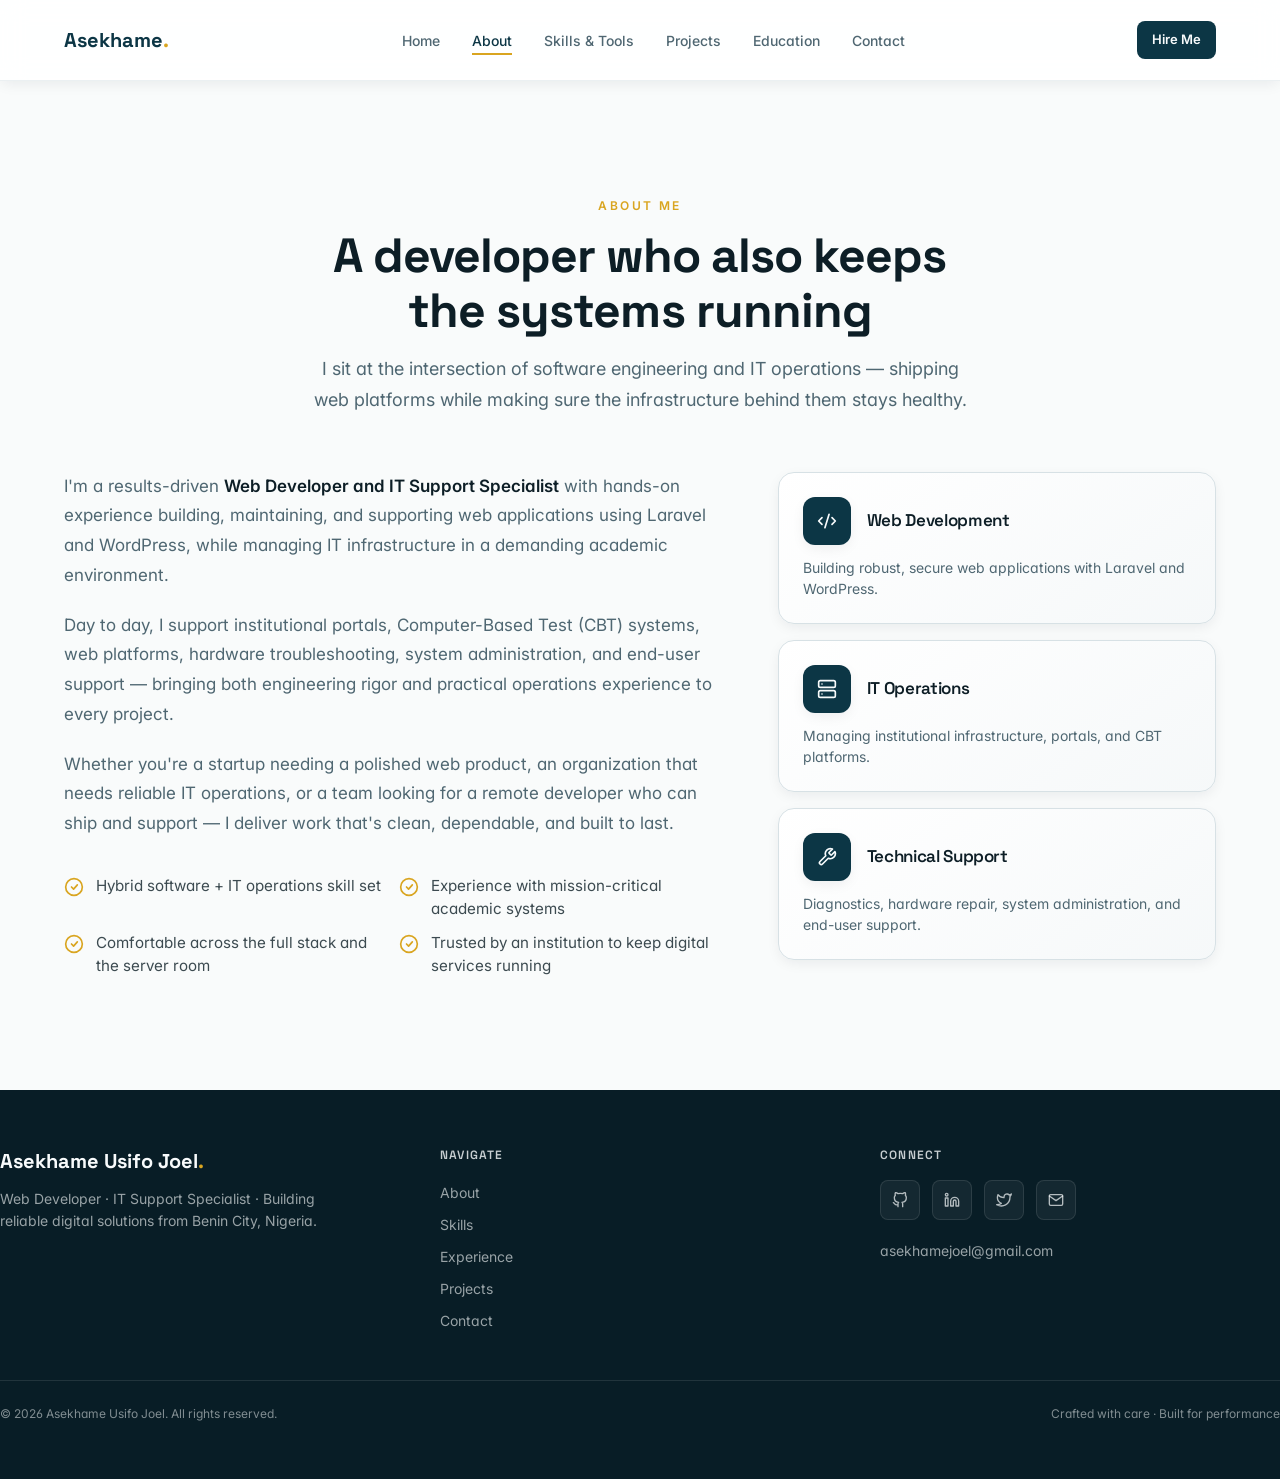
==== about.html @ f6d68a31 "feat: initialize personal portfolio website with core pages, styles, and assets" ====
<!DOCTYPE html>
<html lang="en">

<head>
  <meta charset="UTF-8" />
  <meta name="viewport" content="width=device-width, initial-scale=1.0" />
  <title>About — Asekhame Usifo Joel</title>
  <meta name="description"
    content="Learn about Asekhame Usifo Joel — Web Developer and IT Support Specialist blending software engineering with IT operations." />
  <link rel="canonical" href="./about.html" />
  <link rel="stylesheet" href="css/styles.css" />
</head>

<body>
  <header class="navbar">
    <div class="container navbar__inner">
      <a href="index.html" class="navbar__brand">Asekhame<span class="dot">.</span></a>
      <nav>
        <ul class="navbar__links">
          <li><a href="index.html" class="">Home</a></li>
          <li><a href="about.html" class="is-active">About</a></li>
          <li><a href="skills.html" class="">Skills & Tools</a></li>
          <li><a href="projects.html" class="">Projects</a></li>
          <li><a href="education.html" class="">Education</a></li>
          <li><a href="contact.html" class="">Contact</a></li>
        </ul>
      </nav>
      <a href="contact.html" class="btn btn--primary btn--sm navbar__cta">Hire Me</a>
      <button class="navbar__toggle" data-nav-toggle aria-label="Toggle menu">
        <span data-icon-open><svg xmlns="http://www.w3.org/2000/svg" width="24" height="24" viewBox="0 0 24 24"
            fill="none" stroke="currentColor" stroke-width="2" stroke-linecap="round" stroke-linejoin="round">
            <line x1="4" y1="6" x2="20" y2="6" />
            <line x1="4" y1="12" x2="20" y2="12" />
            <line x1="4" y1="18" x2="20" y2="18" />
          </svg></span>
        <span data-icon-close style="display:none;"><svg xmlns="http://www.w3.org/2000/svg" width="24" height="24"
            viewBox="0 0 24 24" fill="none" stroke="currentColor" stroke-width="2" stroke-linecap="round"
            stroke-linejoin="round">
            <line x1="18" y1="6" x2="6" y2="18" />
            <line x1="6" y1="6" x2="18" y2="18" />
          </svg></span>
      </button>
    </div>
    <div class="navbar__mobile" data-nav-mobile>
      <div class="container">
        <ul>
          <li><a href="index.html" class="">Home</a></li>
          <li><a href="about.html" class="is-active">About</a></li>
          <li><a href="skills.html" class="">Skills</a></li>
          <li><a href="experience.html" class="">Experience</a></li>
          <li><a href="projects.html" class="">Projects</a></li>
          <li><a href="education.html" class="">Education</a></li>
          <li><a href="contact.html" class="">Contact</a></li>
          <li><a href="contact.html" class="btn btn--primary">Hire Me</a></li>
        </ul>
      </div>
    </div>
  </header>
  <main>
    <section class="section">
      <div class="container">
        <div class="section-heading">
          <span class="eyebrow">About Me</span>
          <h2>A developer who also keeps the systems running</h2>
          <p>I sit at the intersection of software engineering and IT operations — shipping web platforms while making
            sure the infrastructure behind them stays healthy.</p>
        </div>
        <div class="about__grid">
          <div class="about__copy">
            <p>I'm a results-driven <strong>Web Developer and IT Support Specialist</strong> with hands-on experience
              building, maintaining, and supporting web applications using Laravel and WordPress, while managing IT
              infrastructure in a demanding academic environment.</p>
            <p>Day to day, I support institutional portals, Computer-Based Test (CBT) systems, web platforms, hardware
              troubleshooting, system administration, and end-user support — bringing both engineering rigor and
              practical operations experience to every project.</p>
            <p>Whether you're a startup needing a polished web product, an organization that needs reliable IT
              operations, or a team looking for a remote developer who can ship and support — I deliver work that's
              clean, dependable, and built to last.</p>
            <ul class="about__values">
              <li><svg class="check" xmlns="http://www.w3.org/2000/svg" viewBox="0 0 24 24" fill="none"
                  stroke="currentColor" stroke-width="2" stroke-linecap="round" stroke-linejoin="round">
                  <circle cx="12" cy="12" r="10" />
                  <polyline points="9 12 11.5 14.5 16 9.5" />
                </svg><span>Hybrid software + IT operations skill set</span></li>
              <li><svg class="check" xmlns="http://www.w3.org/2000/svg" viewBox="0 0 24 24" fill="none"
                  stroke="currentColor" stroke-width="2" stroke-linecap="round" stroke-linejoin="round">
                  <circle cx="12" cy="12" r="10" />
                  <polyline points="9 12 11.5 14.5 16 9.5" />
                </svg><span>Experience with mission-critical academic systems</span></li>
              <li><svg class="check" xmlns="http://www.w3.org/2000/svg" viewBox="0 0 24 24" fill="none"
                  stroke="currentColor" stroke-width="2" stroke-linecap="round" stroke-linejoin="round">
                  <circle cx="12" cy="12" r="10" />
                  <polyline points="9 12 11.5 14.5 16 9.5" />
                </svg><span>Comfortable across the full stack and the server room</span></li>
              <li><svg class="check" xmlns="http://www.w3.org/2000/svg" viewBox="0 0 24 24" fill="none"
                  stroke="currentColor" stroke-width="2" stroke-linecap="round" stroke-linejoin="round">
                  <circle cx="12" cy="12" r="10" />
                  <polyline points="9 12 11.5 14.5 16 9.5" />
                </svg><span>Trusted by an institution to keep digital services running</span></li>
            </ul>
          </div>
          <div class="about__cards">
            <div class="highlight-card">
              <div class="highlight-card__head">
                <div class="highlight-card__icon"><svg xmlns="http://www.w3.org/2000/svg" width="20" height="20"
                    viewBox="0 0 24 24" fill="none" stroke="currentColor" stroke-width="2" stroke-linecap="round"
                    stroke-linejoin="round">
                    <path d="m18 16 4-4-4-4" />
                    <path d="m6 8-4 4 4 4" />
                    <path d="m14.5 4-5 16" />
                  </svg></div>
                <h3>Web Development</h3>
              </div>
              <p>Building robust, secure web applications with Laravel and WordPress.</p>
            </div>
            <div class="highlight-card">
              <div class="highlight-card__head">
                <div class="highlight-card__icon"><svg xmlns="http://www.w3.org/2000/svg" width="20" height="20"
                    viewBox="0 0 24 24" fill="none" stroke="currentColor" stroke-width="2" stroke-linecap="round"
                    stroke-linejoin="round">
                    <rect x="2" y="2" width="20" height="8" rx="2" />
                    <rect x="2" y="14" width="20" height="8" rx="2" />
                    <line x1="6" y1="6" x2="6.01" y2="6" />
                    <line x1="6" y1="18" x2="6.01" y2="18" />
                  </svg></div>
                <h3>IT Operations</h3>
              </div>
              <p>Managing institutional infrastructure, portals, and CBT platforms.</p>
            </div>
            <div class="highlight-card">
              <div class="highlight-card__head">
                <div class="highlight-card__icon"><svg xmlns="http://www.w3.org/2000/svg" width="20" height="20"
                    viewBox="0 0 24 24" fill="none" stroke="currentColor" stroke-width="2" stroke-linecap="round"
                    stroke-linejoin="round">
                    <path
                      d="M14.7 6.3a1 1 0 0 0 0 1.4l1.6 1.6a1 1 0 0 0 1.4 0l3.77-3.77a6 6 0 0 1-7.94 7.94l-6.91 6.91a2.12 2.12 0 0 1-3-3l6.91-6.91a6 6 0 0 1 7.94-7.94l-3.76 3.76z" />
                  </svg></div>
                <h3>Technical Support</h3>
              </div>
              <p>Diagnostics, hardware repair, system administration, and end-user support.</p>
            </div>
          </div>
        </div>
      </div>
    </section>
  </main>
  <footer class="footer">
    <div class="container footer__inner">
      <div class="footer__grid">
        <div>
          <p class="footer__brand">Asekhame Usifo Joel<span class="dot">.</span></p>
          <p class="footer__bio">Web Developer · IT Support Specialist · Building reliable digital solutions from Benin
            City, Nigeria.</p>
        </div>
        <div>
          <h4 class="footer__title">Navigate</h4>
          <ul class="footer__links">
            <li><a href="about.html">About</a></li>
            <li><a href="skills.html">Skills</a></li>
            <li><a href="experience.html">Experience</a></li>
            <li><a href="projects.html">Projects</a></li>
            <li><a href="contact.html">Contact</a></li>
          </ul>
        </div>
        <div>
          <h4 class="footer__title">Connect</h4>
          <div class="footer__socials">
            <a href="#" aria-label="GitHub"><svg xmlns="http://www.w3.org/2000/svg" width="16" height="16"
                viewBox="0 0 24 24" fill="none" stroke="currentColor" stroke-width="2" stroke-linecap="round"
                stroke-linejoin="round">
                <path
                  d="M9 19c-5 1.5-5-2.5-7-3m14 6v-3.87a3.37 3.37 0 0 0-.94-2.61c3.14-.35 6.44-1.54 6.44-7A5.44 5.44 0 0 0 20 4.77 5.07 5.07 0 0 0 19.91 1S18.73.65 16 2.48a13.38 13.38 0 0 0-7 0C6.27.65 5.09 1 5.09 1A5.07 5.07 0 0 0 5 4.77a5.44 5.44 0 0 0-1.5 3.78c0 5.42 3.3 6.61 6.44 7A3.37 3.37 0 0 0 9 18.13V22" />
              </svg></a>
            <a href="#" aria-label="LinkedIn"><svg xmlns="http://www.w3.org/2000/svg" width="16" height="16"
                viewBox="0 0 24 24" fill="none" stroke="currentColor" stroke-width="2" stroke-linecap="round"
                stroke-linejoin="round">
                <path d="M16 8a6 6 0 0 1 6 6v7h-4v-7a2 2 0 0 0-4 0v7h-4v-7a6 6 0 0 1 6-6z" />
                <rect x="2" y="9" width="4" height="12" />
                <circle cx="4" cy="4" r="2" />
              </svg></a>
            <a href="#" aria-label="Twitter"><svg xmlns="http://www.w3.org/2000/svg" width="16" height="16"
                viewBox="0 0 24 24" fill="none" stroke="currentColor" stroke-width="2" stroke-linecap="round"
                stroke-linejoin="round">
                <path
                  d="M23 3a10.9 10.9 0 0 1-3.14 1.53 4.48 4.48 0 0 0-7.86 3v1A10.66 10.66 0 0 1 3 4s-4 9 5 13a11.64 11.64 0 0 1-7 2c9 5 20 0 20-11.5a4.5 4.5 0 0 0-.08-.83A7.72 7.72 0 0 0 23 3z" />
              </svg></a>
            <a href="mailto:asekhamejoel@gmail.com" aria-label="Email"><svg xmlns="http://www.w3.org/2000/svg"
                width="16" height="16" viewBox="0 0 24 24" fill="none" stroke="currentColor" stroke-width="2"
                stroke-linecap="round" stroke-linejoin="round">
                <path d="M4 4h16c1.1 0 2 .9 2 2v12c0 1.1-.9 2-2 2H4c-1.1 0-2-.9-2-2V6c0-1.1.9-2 2-2z" />
                <polyline points="22,6 12,13 2,6" />
              </svg></a>
          </div>
          <p class="footer__email"><a href="mailto:asekhamejoel@gmail.com">asekhamejoel@gmail.com</a></p>
        </div>
      </div>
      <div class="footer__bottom">
        <p>© 2026 Asekhame Usifo Joel. All rights reserved.</p>
        <p>Crafted with care · Built for performance</p>
      </div>
    </div>
  </footer>
  <script src="js/main.js" defer></script>
</body>

</html>
---- css/styles.css ----
/* =========================================================
   Asekhame Usifo Joel — Portfolio (Pure HTML + CSS)
   Design: Deep Ocean Teal · Premium professional
   ========================================================= */

@import url('https://fonts.googleapis.com/css2?family=Inter:wght@300;400;500;600;700;800&family=Space+Grotesk:wght@500;600;700&display=swap');

:root {
  --background: hsl(195, 25%, 98%);
  --foreground: hsl(200, 50%, 10%);
  --card: hsl(0, 0%, 100%);
  --card-foreground: hsl(200, 50%, 10%);

  --primary: hsl(196, 70%, 16%);
  --primary-foreground: hsl(190, 40%, 98%);
  --primary-glow: hsl(187, 85%, 43%);

  --secondary: hsl(195, 25%, 94%);
  --muted: hsl(195, 22%, 93%);
  --muted-foreground: hsl(200, 18%, 38%);

  --accent: hsl(43, 74%, 49%);
  --accent-foreground: hsl(200, 50%, 10%);

  --border: hsl(195, 22%, 87%);
  --input: hsl(195, 22%, 90%);

  --navy-900: hsl(198, 65%, 9%);
  --navy-800: hsl(197, 60%, 14%);
  --navy-700: hsl(196, 50%, 20%);

  --gradient-hero: linear-gradient(135deg, hsl(198,65%,9%) 0%, hsl(197,60%,16%) 50%, hsl(190,55%,24%) 100%);
  --gradient-accent: linear-gradient(135deg, hsl(187,85%,43%), hsl(184,78%,55%));
  --gradient-card: linear-gradient(145deg, hsl(0,0%,100%), hsl(195,25%,97%));
  --gradient-glow: radial-gradient(circle at 50% 0%, hsla(187,85%,43%,0.18), transparent 60%);

  --shadow-soft: 0 4px 14px -2px hsla(198,65%,9%,0.08);
  --shadow-elegant: 0 10px 30px -10px hsla(198,65%,9%,0.22);
  --shadow-glow: 0 0 40px hsla(187,85%,43%,0.3);

  --radius: 0.75rem;
  --transition: all 0.3s cubic-bezier(0.4,0,0.2,1);
}

/* ---------- Reset ---------- */
*, *::before, *::after { box-sizing: border-box; }
* { margin: 0; padding: 0; border: 0 solid var(--border); }
html { scroll-behavior: smooth; -webkit-text-size-adjust: 100%; }
body {
  font-family: 'Inter', system-ui, -apple-system, sans-serif;
  background: var(--background);
  color: var(--foreground);
  line-height: 1.5;
  -webkit-font-smoothing: antialiased;
  font-feature-settings: "cv02","cv03","cv04","cv11";
  min-height: 100vh;
  display: flex;
  flex-direction: column;
}
main { flex: 1; padding-top: 64px; }
@media (min-width: 768px) { main { padding-top: 80px; } }

img { max-width: 100%; height: auto; display: block; }
a { color: inherit; text-decoration: none; }
button { font: inherit; cursor: pointer; background: none; }
ul { list-style: none; }
h1,h2,h3,h4,h5,h6 {
  font-family: 'Space Grotesk', system-ui, sans-serif;
  letter-spacing: -0.02em;
  color: var(--foreground);
}
::selection { background: hsla(196,70%,16%,0.2); color: var(--primary); }

/* ---------- Layout helpers ---------- */
.container {
  width: 100%;
  max-width: 80rem;
  margin: 0 auto;
  padding: 0 1.5rem;
}
@media (min-width: 768px) { .container { padding: 0 2.5rem; } }
@media (min-width: 1024px) { .container { padding: 0 4rem; } }

.section { padding: 5rem 0; }
@media (min-width: 768px) { .section { padding: 7rem 0; } }
.section--alt { background: hsla(195,25%,94%,0.4); }

/* ---------- Navbar ---------- */
.navbar {
  position: fixed;
  inset: 0 0 auto 0;
  z-index: 50;
  background: hsla(0,0%,100%,0.85);
  backdrop-filter: blur(12px);
  -webkit-backdrop-filter: blur(12px);
  border-bottom: 1px solid hsla(195,22%,87%,0.5);
  box-shadow: var(--shadow-soft);
  transition: var(--transition);
}
.navbar__inner {
  display: flex;
  align-items: center;
  justify-content: space-between;
  height: 64px;
}
@media (min-width: 768px) { .navbar__inner { height: 80px; } }
.navbar__brand {
  font-family: 'Space Grotesk', sans-serif;
  font-weight: 700;
  font-size: 1.125rem;
  color: var(--primary);
}
.navbar__brand .dot { color: var(--accent); }
@media (min-width: 768px) { .navbar__brand { font-size: 1.25rem; } }

.navbar__links { display: none; align-items: center; gap: 2rem; }
@media (min-width: 1024px) { .navbar__links { display: flex; } }
.navbar__links a {
  font-size: 0.875rem;
  font-weight: 500;
  color: var(--muted-foreground);
  position: relative;
  transition: color 0.2s;
}
.navbar__links a::after {
  content: "";
  position: absolute;
  left: 0; bottom: -6px;
  height: 2px; width: 0;
  background: var(--accent);
  transition: width 0.3s;
}
.navbar__links a:hover { color: var(--primary); }
.navbar__links a:hover::after,
.navbar__links a.is-active::after { width: 100%; }
.navbar__links a.is-active { color: var(--primary); }

.navbar__cta { display: none; }
@media (min-width: 1024px) { .navbar__cta { display: inline-flex; } }

.navbar__toggle {
  display: inline-flex;
  align-items: center;
  justify-content: center;
  padding: 0.5rem;
  color: var(--primary);
  border-radius: 0.5rem;
}
@media (min-width: 1024px) { .navbar__toggle { display: none; } }

.navbar__mobile {
  display: none;
  border-top: 1px solid hsla(195,22%,87%,0.5);
  background: hsla(0,0%,100%,0.95);
  backdrop-filter: blur(12px);
  animation: fadeIn 0.3s ease-out both;
}
.navbar__mobile.is-open { display: block; }
.navbar__mobile ul {
  display: flex;
  flex-direction: column;
  gap: 0.25rem;
  padding: 1rem 0;
}
.navbar__mobile a {
  display: block;
  padding: 0.75rem 0.5rem;
  font-size: 0.875rem;
  font-weight: 500;
  color: var(--foreground);
  border-radius: 0.5rem;
}
.navbar__mobile a:hover,
.navbar__mobile a.is-active { color: var(--accent); }
.navbar__mobile .btn { width: 100%; margin-top: 0.5rem; }

/* ---------- Buttons ---------- */
.btn {
  display: inline-flex;
  align-items: center;
  justify-content: center;
  gap: 0.5rem;
  font-weight: 600;
  font-size: 0.875rem;
  padding: 0.625rem 1.125rem;
  border-radius: 0.5rem;
  transition: var(--transition);
  white-space: nowrap;
  border: 1px solid transparent;
  cursor: pointer;
}
.btn--lg { padding: 0.875rem 1.5rem; font-size: 0.95rem; }
.btn--sm { padding: 0.5rem 0.875rem; font-size: 0.8125rem; }
.btn--primary { background: var(--primary); color: var(--primary-foreground); }
.btn--primary:hover { background: hsla(196,70%,16%,0.9); transform: translateY(-1px); }
.btn--accent {
  background: var(--accent);
  color: var(--accent-foreground);
  box-shadow: var(--shadow-glow);
}
.btn--accent:hover { background: hsla(43,74%,49%,0.9); transform: translateY(-1px); }
.btn--outline {
  border-color: hsla(255,255%,255%,0.2);
  background: hsla(255,255%,255%,0.05);
  color: var(--primary-foreground);
}
.btn--outline:hover { background: hsla(255,255%,255%,0.12); }
.btn--ghost { color: var(--primary-foreground); }
.btn--ghost:hover { background: hsla(255,255%,255%,0.1); }
.btn .icon { width: 1rem; height: 1rem; }

/* ---------- Section heading ---------- */
.section-heading {
  max-width: 42rem;
  margin: 0 auto;
  text-align: center;
}
.section-heading.left { margin: 0; text-align: left; }
.eyebrow {
  display: inline-block;
  font-size: 0.75rem;
  font-weight: 600;
  text-transform: uppercase;
  letter-spacing: 0.2em;
  color: var(--accent);
}
.section-heading h2 {
  margin-top: 0.75rem;
  font-size: 1.875rem;
  font-weight: 700;
  line-height: 1.15;
}
@media (min-width: 768px) { .section-heading h2 { font-size: 2.5rem; } }
@media (min-width: 1024px) { .section-heading h2 { font-size: 3rem; } }
.section-heading p {
  margin-top: 1rem;
  font-size: 1rem;
  color: var(--muted-foreground);
  line-height: 1.7;
}
@media (min-width: 768px) { .section-heading p { font-size: 1.125rem; } }

/* ---------- Hero ---------- */
.hero {
  position: relative;
  overflow: hidden;
  background: var(--gradient-hero);
  color: var(--primary-foreground);
  padding: 3rem 0 5rem;
}
@media (min-width: 768px) { .hero { padding: 5rem 0 7rem; } }
.hero::before {
  content: "";
  position: absolute; inset: 0;
  background: var(--gradient-glow);
  opacity: 0.6;
  pointer-events: none;
}
.hero::after {
  content: "";
  position: absolute; inset: 0;
  background-image: radial-gradient(circle at 1px 1px, white 1px, transparent 0);
  background-size: 32px 32px;
  opacity: 0.07;
  pointer-events: none;
}
.hero__grid {
  position: relative;
  display: grid;
  grid-template-columns: 1fr;
  gap: 3rem;
  align-items: center;
}
@media (min-width: 1024px) {
  .hero__grid { grid-template-columns: 1fr 1fr; gap: 4rem; }
}
.hero__badge {
  display: inline-flex;
  align-items: center;
  gap: 0.5rem;
  padding: 0.375rem 1rem;
  font-size: 0.75rem;
  font-weight: 500;
  letter-spacing: 0.04em;
  border-radius: 9999px;
  border: 1px solid hsla(0,0%,100%,0.15);
  background: hsla(0,0%,100%,0.05);
  color: hsla(190,40%,98%,0.9);
}
.hero__badge .dot {
  width: 6px; height: 6px;
  border-radius: 9999px;
  background: var(--accent);
  animation: pulse 2s ease-in-out infinite;
}
.hero h1 {
  margin-top: 1.5rem;
  font-family: 'Space Grotesk', sans-serif;
  font-size: 2.25rem;
  font-weight: 700;
  line-height: 1.05;
  color: var(--primary-foreground);
}
@media (min-width: 640px) { .hero h1 { font-size: 3rem; } }
@media (min-width: 1024px) { .hero h1 { font-size: 3.75rem; } }
@media (min-width: 1280px) { .hero h1 { font-size: 4.5rem; } }
.hero__role {
  margin-top: 1.25rem;
  font-size: 1rem;
  font-weight: 500;
  color: hsla(190,40%,98%,0.8);
}
@media (min-width: 768px) { .hero__role { font-size: 1.125rem; } }
.hero__role .sep { color: var(--accent); }
.hero__lead {
  margin-top: 1.5rem;
  max-width: 36rem;
  font-size: 1rem;
  line-height: 1.7;
  color: hsla(190,40%,98%,0.7);
}
@media (min-width: 768px) { .hero__lead { font-size: 1.125rem; } }
.hero__cta {
  margin-top: 2.5rem;
  display: flex;
  flex-wrap: wrap;
  gap: 0.75rem;
}
.hero__stats {
  margin-top: 3rem;
  display: grid;
  grid-template-columns: repeat(3, 1fr);
  gap: 1.5rem;
  max-width: 28rem;
  border-top: 1px solid hsla(255,255%,255%,0.1);
  padding-top: 2rem;
}
.hero__stats dt {
  font-size: 0.7rem;
  text-transform: uppercase;
  letter-spacing: 0.1em;
  color: hsla(190,40%,98%,0.6);
}
.hero__stats dd {
  margin-top: 0.25rem;
  font-family: 'Space Grotesk', sans-serif;
  font-size: 1.5rem;
  font-weight: 700;
}
.hero__media { position: relative; justify-self: center; }
@media (min-width: 1024px) { .hero__media { justify-self: end; } }
.hero__media-glow {
  position: absolute;
  inset: -1.5rem;
  background: var(--gradient-accent);
  opacity: 0.2;
  filter: blur(48px);
  border-radius: 9999px;
  pointer-events: none;
}
.hero__portrait {
  position: relative;
  border-radius: 1.5rem;
  overflow: hidden;
  border: 1px solid hsla(255,255%,255%,0.1);
  box-shadow: var(--shadow-elegant);
  background: var(--navy-800);
  max-width: 28rem;
}
.hero__location {
  display: none;
  position: absolute;
  bottom: -1.5rem;
  left: -1.5rem;
  background: hsla(0,0%,100%,0.85);
  backdrop-filter: blur(12px);
  border-radius: 1rem;
  padding: 1rem 1.25rem;
  box-shadow: var(--shadow-elegant);
}
@media (min-width: 768px) { .hero__location { display: block; } }
.hero__location p:first-child { font-size: 0.75rem; color: var(--muted-foreground); }
.hero__location p:last-child { margin-top: 0.125rem; font-size: 0.875rem; font-weight: 600; color: var(--foreground); }

/* ---------- About ---------- */
.about__grid {
  margin-top: 3.5rem;
  display: grid;
  grid-template-columns: 1fr;
  gap: 2.5rem;
  align-items: start;
}
@media (min-width: 1024px) { .about__grid { grid-template-columns: 3fr 2fr; gap: 3.5rem; } }
.about__copy p {
  font-size: 1rem;
  line-height: 1.75;
  color: var(--muted-foreground);
  margin-bottom: 1.25rem;
}
@media (min-width: 768px) { .about__copy p { font-size: 1.0625rem; } }
.about__copy strong { color: var(--foreground); font-weight: 600; }
.about__values {
  display: grid;
  grid-template-columns: 1fr;
  gap: 0.75rem;
  padding-top: 1rem;
}
@media (min-width: 640px) { .about__values { grid-template-columns: 1fr 1fr; } }
.about__values li {
  display: flex;
  align-items: flex-start;
  gap: 0.75rem;
  font-size: 0.95rem;
  color: hsla(200,50%,10%,0.8);
}
.about__values .check {
  width: 1.25rem; height: 1.25rem;
  flex-shrink: 0;
  color: var(--accent);
  margin-top: 0.125rem;
}
.about__cards { display: flex; flex-direction: column; gap: 1rem; }
.highlight-card {
  background: var(--gradient-card);
  border: 1px solid var(--border);
  border-radius: 1rem;
  padding: 1.5rem;
  box-shadow: var(--shadow-soft);
  transition: var(--transition);
}
.highlight-card:hover { transform: translateY(-4px); box-shadow: var(--shadow-elegant); }
.highlight-card__head {
  display: flex; align-items: center; gap: 1rem;
}
.highlight-card__icon {
  width: 3rem; height: 3rem;
  border-radius: 0.75rem;
  background: var(--primary);
  color: var(--primary-foreground);
  display: inline-flex;
  align-items: center; justify-content: center;
  box-shadow: var(--shadow-soft);
  flex-shrink: 0;
}
.highlight-card h3 { font-size: 1.0625rem; font-weight: 600; }
.highlight-card p { margin-top: 0.75rem; font-size: 0.875rem; color: var(--muted-foreground); }

/* ---------- Skills / Experience grid ---------- */
.card-grid {
  margin-top: 3.5rem;
  display: grid;
  grid-template-columns: 1fr;
  gap: 1.25rem;
}
@media (min-width: 640px) { .card-grid { grid-template-columns: 1fr 1fr; } }
@media (min-width: 1024px) { .card-grid { grid-template-columns: repeat(3, 1fr); } }
.card-grid--5 { gap: 1.25rem; }
@media (min-width: 1280px) { .card-grid--5 { grid-template-columns: repeat(5, 1fr); } }

.tile {
  background: var(--card);
  border: 1px solid var(--border);
  border-radius: 1rem;
  padding: 1.5rem;
  box-shadow: var(--shadow-soft);
  transition: var(--transition);
  display: flex;
  flex-direction: column;
}
.tile:hover { transform: translateY(-4px); box-shadow: var(--shadow-elegant); }
.tile__icon {
  width: 2.75rem; height: 2.75rem;
  border-radius: 0.75rem;
  background: hsla(196,70%,16%,0.05);
  color: var(--primary);
  display: inline-flex;
  align-items: center; justify-content: center;
  transition: var(--transition);
}
.tile:hover .tile__icon { background: var(--primary); color: var(--primary-foreground); }
.tile h3 {
  margin-top: 1.25rem;
  font-size: 1rem;
  font-weight: 600;
  line-height: 1.35;
}
.tile p {
  margin-top: 0.5rem;
  font-size: 0.875rem;
  color: var(--muted-foreground);
  line-height: 1.6;
}
.tile__period {
  margin-top: 1.25rem;
  display: block;
  font-size: 0.7rem;
  font-weight: 600;
  text-transform: uppercase;
  letter-spacing: 0.1em;
  color: var(--accent);
}
.tile__company {
  margin-top: 0.25rem;
  font-size: 0.875rem;
  font-weight: 500;
  color: var(--primary);
}

/* ---------- Projects ---------- */
.project-card {
  background: var(--card);
  border: 1px solid var(--border);
  border-radius: 1rem;
  overflow: hidden;
  box-shadow: var(--shadow-soft);
  transition: var(--transition);
  display: flex;
  flex-direction: column;
}
.project-card:hover { transform: translateY(-4px); box-shadow: var(--shadow-elegant); }
.project-card__media {
  position: relative;
  aspect-ratio: 4 / 3;
  background: var(--navy-900);
  overflow: hidden;
}
.project-card__media img {
  width: 100%; height: 100%;
  object-fit: cover;
  transition: transform 0.7s ease;
}
.project-card:hover .project-card__media img { transform: scale(1.05); }
.project-card__media::after {
  content: "";
  position: absolute; inset: 0;
  background: linear-gradient(to top, hsla(198,65%,9%,0.6), transparent);
  opacity: 0.6;
  transition: opacity 0.3s;
}
.project-card:hover .project-card__media::after { opacity: 0.3; }
.project-card__body { padding: 1.5rem; display: flex; flex-direction: column; flex: 1; }
.project-card h3 { font-size: 1.0625rem; font-weight: 700; }
.project-card__desc { margin-top: 0.5rem; font-size: 0.875rem; color: var(--muted-foreground); line-height: 1.6; }
.project-card__tags { margin-top: 1rem; display: flex; flex-wrap: wrap; gap: 0.5rem; }
.tag {
  font-size: 0.7rem;
  font-weight: 500;
  padding: 0.25rem 0.625rem;
  border-radius: 9999px;
  background: hsla(196,70%,16%,0.05);
  color: var(--primary);
  border: 1px solid hsla(196,70%,16%,0.1);
}
.project-card__impact {
  margin-top: 1.25rem;
  padding-top: 1.25rem;
  border-top: 1px solid var(--border);
  font-size: 0.75rem;
  color: var(--muted-foreground);
}
.project-card__impact span { font-weight: 600; color: var(--accent); }
.project-card__link {
  margin-top: 1.25rem;
  display: inline-flex;
  align-items: center;
  gap: 0.375rem;
  font-size: 0.875rem;
  font-weight: 600;
  color: var(--primary);
  transition: color 0.2s;
}
.project-card__link:hover { color: var(--accent); }

/* ---------- Education ---------- */
.edu-grid {
  margin-top: 3.5rem;
  display: grid;
  grid-template-columns: 1fr;
  gap: 1.5rem;
}
@media (min-width: 1024px) { .edu-grid { grid-template-columns: 1fr 1fr; } }
.edu-panel {
  background: var(--gradient-card);
  border: 1px solid var(--border);
  border-radius: 1rem;
  padding: 1.75rem;
  box-shadow: var(--shadow-soft);
}
.edu-panel h3 { font-size: 1.25rem; font-weight: 700; }
.edu-panel ul { margin-top: 1.25rem; display: flex; flex-direction: column; gap: 1rem; }
.edu-item {
  display: flex; gap: 1rem;
  padding: 1rem;
  border-radius: 0.75rem;
  background: var(--background);
  border: 1px solid hsla(195,22%,87%,0.6);
  transition: var(--transition);
}
.edu-item:hover { transform: translateY(-3px); box-shadow: var(--shadow-soft); }
.edu-item__icon {
  width: 2.75rem; height: 2.75rem;
  border-radius: 0.5rem;
  background: var(--primary);
  color: var(--primary-foreground);
  display: inline-flex;
  align-items: center; justify-content: center;
  flex-shrink: 0;
}
.edu-item--accent .edu-item__icon { background: hsla(43,74%,49%,0.1); color: var(--accent); }
.edu-item p:first-of-type { font-weight: 600; color: var(--foreground); }
.edu-item p:nth-of-type(2) { font-size: 0.875rem; color: var(--muted-foreground); }
.edu-badge {
  display: inline-block;
  margin-top: 0.5rem;
  font-size: 0.7rem;
  font-weight: 600;
  padding: 0.25rem 0.625rem;
  border-radius: 9999px;
  background: hsla(43,74%,49%,0.1);
  color: var(--accent);
  border: 1px solid hsla(43,74%,49%,0.2);
}

.pubs-grid {
  margin-top: 2.5rem;
  display: grid;
  grid-template-columns: 1fr;
  gap: 1.25rem;
}
@media (min-width: 768px) { .pubs-grid { grid-template-columns: repeat(3, 1fr); } }
.pub-card {
  background: var(--gradient-card);
  border: 1px solid var(--border);
  border-radius: 1rem;
  padding: 1.5rem;
  box-shadow: var(--shadow-soft);
  transition: var(--transition);
}
.pub-card:hover { transform: translateY(-4px); box-shadow: var(--shadow-elegant); }
.pub-card__year { font-size: 0.75rem; font-weight: 600; color: var(--accent); }
.pub-card h4 {
  margin-top: 0.5rem;
  font-size: 1rem;
  font-weight: 600;
  line-height: 1.4;
}
.pub-card p { margin-top: 0.75rem; font-size: 0.75rem; color: var(--muted-foreground); }
.pub-card--filled {
  background: var(--primary);
  color: var(--primary-foreground);
  box-shadow: var(--shadow-elegant);
}
.pub-card--filled h4 { color: var(--primary-foreground); }
.pub-card--filled p { color: hsla(190,40%,98%,0.7); }

/* ---------- Contact ---------- */
.contact {
  position: relative;
  overflow: hidden;
  background: var(--gradient-hero);
  color: var(--primary-foreground);
  padding: 5rem 0;
}
@media (min-width: 768px) { .contact { padding: 7rem 0; } }
.contact::before {
  content: "";
  position: absolute; inset: 0;
  background: var(--gradient-glow);
  opacity: 0.5;
  pointer-events: none;
}
.contact__inner { position: relative; }
.contact__head { max-width: 42rem; margin: 0 auto; text-align: center; }
.contact__head h2 {
  margin-top: 0.75rem;
  font-size: 1.875rem;
  font-weight: 700;
  line-height: 1.15;
  color: var(--primary-foreground);
}
@media (min-width: 768px) { .contact__head h2 { font-size: 2.5rem; } }
@media (min-width: 1024px) { .contact__head h2 { font-size: 3rem; } }
.gradient-text {
  background: var(--gradient-accent);
  -webkit-background-clip: text;
  background-clip: text;
  color: transparent;
}
.contact__head p {
  margin-top: 1rem;
  font-size: 1rem;
  color: hsla(190,40%,98%,0.7);
}
@media (min-width: 768px) { .contact__head p { font-size: 1.125rem; } }

.contact__grid {
  margin-top: 3.5rem;
  display: grid;
  grid-template-columns: 1fr;
  gap: 2rem;
}
@media (min-width: 1024px) { .contact__grid { grid-template-columns: 2fr 3fr; gap: 3rem; } }

.contact__list { display: flex; flex-direction: column; gap: 0.75rem; }
.contact__item {
  display: flex; gap: 1rem;
  padding: 1.25rem;
  border-radius: 1rem;
  border: 1px solid hsla(255,255%,255%,0.1);
  background: hsla(255,255%,255%,0.05);
  backdrop-filter: blur(8px);
  transition: background 0.2s;
}
.contact__item:hover { background: hsla(255,255%,255%,0.1); }
.contact__item-icon {
  width: 2.75rem; height: 2.75rem;
  border-radius: 0.75rem;
  background: hsla(43,74%,49%,0.15);
  color: var(--accent);
  display: inline-flex;
  align-items: center; justify-content: center;
  flex-shrink: 0;
}
.contact__item-label {
  font-size: 0.7rem;
  text-transform: uppercase;
  letter-spacing: 0.1em;
  color: hsla(190,40%,98%,0.6);
}
.contact__item-value {
  margin-top: 0.25rem;
  font-weight: 600;
  word-break: break-all;
}

.contact__form {
  background: var(--card);
  color: var(--card-foreground);
  border: 1px solid var(--border);
  border-radius: 1rem;
  padding: 1.5rem;
  box-shadow: var(--shadow-elegant);
}
@media (min-width: 768px) { .contact__form { padding: 2rem; } }
.form-row {
  display: grid;
  grid-template-columns: 1fr;
  gap: 1rem;
}
@media (min-width: 640px) { .form-row { grid-template-columns: 1fr 1fr; } }
.form-field { display: flex; flex-direction: column; gap: 0.5rem; margin-top: 1rem; }
.form-field:first-child, .form-row .form-field { margin-top: 0; }
.form-field label { font-size: 0.875rem; font-weight: 500; color: var(--foreground); }
.form-field input,
.form-field textarea {
  font: inherit;
  width: 100%;
  padding: 0.625rem 0.875rem;
  border-radius: 0.5rem;
  border: 1px solid var(--input);
  background: var(--background);
  color: var(--foreground);
  transition: border-color 0.2s, box-shadow 0.2s;
}
.form-field textarea { resize: vertical; min-height: 120px; }
.form-field input:focus,
.form-field textarea:focus {
  outline: none;
  border-color: var(--primary-glow);
  box-shadow: 0 0 0 3px hsla(187,85%,43%,0.15);
}
.form-submit { margin-top: 1.5rem; width: 100%; }
.form-note {
  margin-top: 0.75rem;
  font-size: 0.75rem;
  color: var(--muted-foreground);
  text-align: center;
}
.toast {
  position: fixed;
  bottom: 1.5rem;
  right: 1.5rem;
  z-index: 60;
  background: var(--card);
  color: var(--card-foreground);
  border: 1px solid var(--border);
  border-radius: 0.75rem;
  box-shadow: var(--shadow-elegant);
  padding: 1rem 1.25rem;
  max-width: 22rem;
  transform: translateY(20px);
  opacity: 0;
  pointer-events: none;
  transition: opacity 0.3s, transform 0.3s;
}
.toast.is-visible { opacity: 1; transform: translateY(0); pointer-events: auto; }
.toast strong { display: block; font-weight: 600; margin-bottom: 0.25rem; }
.toast span { font-size: 0.875rem; color: var(--muted-foreground); }

/* ---------- Footer ---------- */
.footer {
  background: var(--navy-900);
  color: var(--primary-foreground);
}
.footer__inner { padding: 3.5rem 0; }
.footer__grid {
  display: grid;
  grid-template-columns: 1fr;
  gap: 2.5rem;
}
@media (min-width: 768px) { .footer__grid { grid-template-columns: repeat(3, 1fr); } }
.footer__brand { font-family: 'Space Grotesk', sans-serif; font-weight: 700; font-size: 1.25rem; }
.footer__brand .dot { color: var(--accent); }
.footer__bio {
  margin-top: 0.75rem;
  font-size: 0.875rem;
  color: hsla(190,40%,98%,0.6);
  max-width: 22rem;
  line-height: 1.6;
}
.footer__title {
  font-size: 0.75rem;
  font-weight: 600;
  text-transform: uppercase;
  letter-spacing: 0.1em;
  color: hsla(190,40%,98%,0.8);
}
.footer__links {
  margin-top: 1rem;
  display: flex; flex-direction: column; gap: 0.5rem;
}
.footer__links a {
  font-size: 0.875rem;
  color: hsla(190,40%,98%,0.6);
  transition: color 0.2s;
}
.footer__links a:hover { color: var(--accent); }
.footer__socials { margin-top: 1rem; display: flex; gap: 0.75rem; }
.footer__socials a {
  width: 2.5rem; height: 2.5rem;
  border-radius: 0.5rem;
  border: 1px solid hsla(255,255%,255%,0.1);
  background: hsla(255,255%,255%,0.05);
  display: inline-flex;
  align-items: center; justify-content: center;
  color: hsla(190,40%,98%,0.7);
  transition: var(--transition);
}
.footer__socials a:hover {
  background: var(--accent);
  color: var(--accent-foreground);
  border-color: var(--accent);
}
.footer__email {
  margin-top: 1.25rem;
  font-size: 0.875rem;
  color: hsla(190,40%,98%,0.6);
}
.footer__email a:hover { color: var(--accent); }
.footer__bottom {
  margin-top: 3rem;
  padding-top: 1.5rem;
  border-top: 1px solid hsla(255,255%,255%,0.1);
  display: flex;
  flex-direction: column;
  align-items: center;
  justify-content: space-between;
  gap: 0.75rem;
  font-size: 0.75rem;
  color: hsla(190,40%,98%,0.5);
}
@media (min-width: 768px) { .footer__bottom { flex-direction: row; } }

/* ---------- Animations ---------- */
@keyframes fadeUp {
  from { opacity: 0; transform: translateY(24px); }
  to { opacity: 1; transform: translateY(0); }
}
@keyframes fadeIn {
  from { opacity: 0; }
  to { opacity: 1; }
}
@keyframes pulse {
  0%, 100% { opacity: 1; }
  50% { opacity: 0.4; }
}
.animate-fade-up { animation: fadeUp 0.7s cubic-bezier(0.4,0,0.2,1) both; }
.animate-fade-in { animation: fadeIn 0.8s ease-out both; }
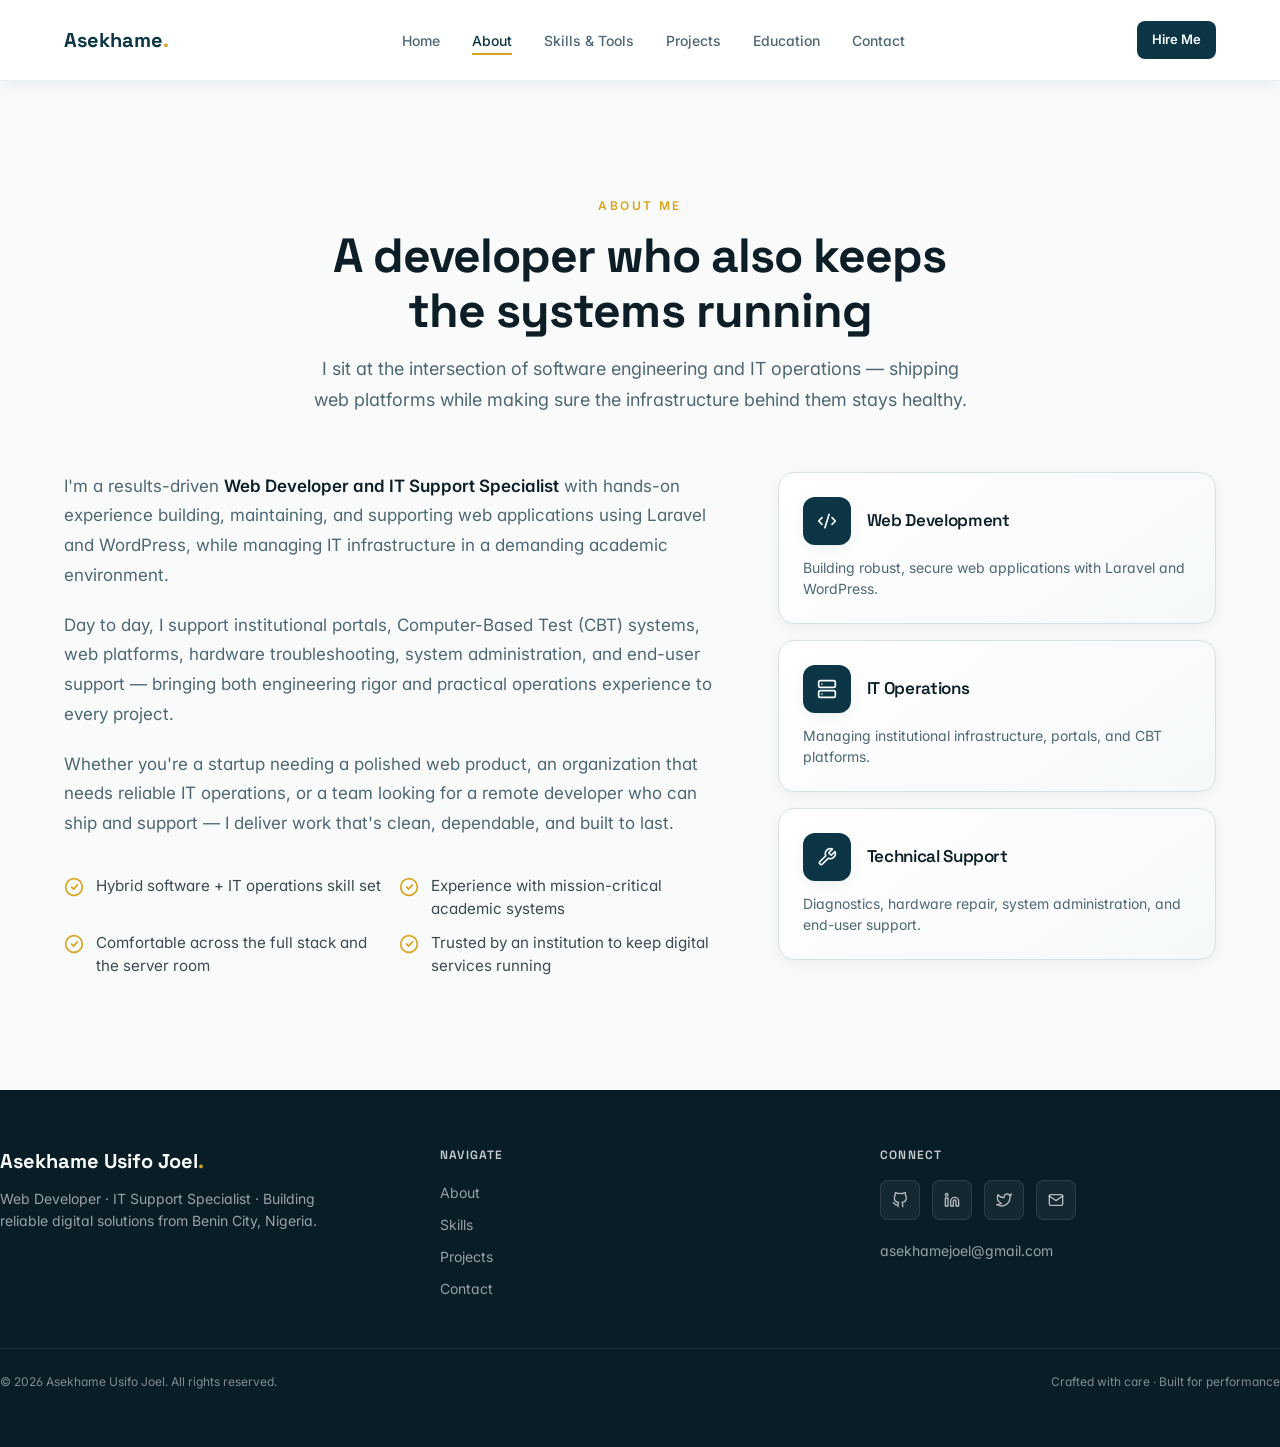
==== commit 48346fe5: "refactor: remove Experience page link from navigation and footer across all pages" ====
--- a/about.html
+++ b/about.html
@@ -47,7 +47,6 @@
           <li><a href="index.html" class="">Home</a></li>
           <li><a href="about.html" class="is-active">About</a></li>
           <li><a href="skills.html" class="">Skills</a></li>
-          <li><a href="experience.html" class="">Experience</a></li>
           <li><a href="projects.html" class="">Projects</a></li>
           <li><a href="education.html" class="">Education</a></li>
           <li><a href="contact.html" class="">Contact</a></li>
@@ -157,7 +156,6 @@
           <ul class="footer__links">
             <li><a href="about.html">About</a></li>
             <li><a href="skills.html">Skills</a></li>
-            <li><a href="experience.html">Experience</a></li>
             <li><a href="projects.html">Projects</a></li>
             <li><a href="contact.html">Contact</a></li>
           </ul>
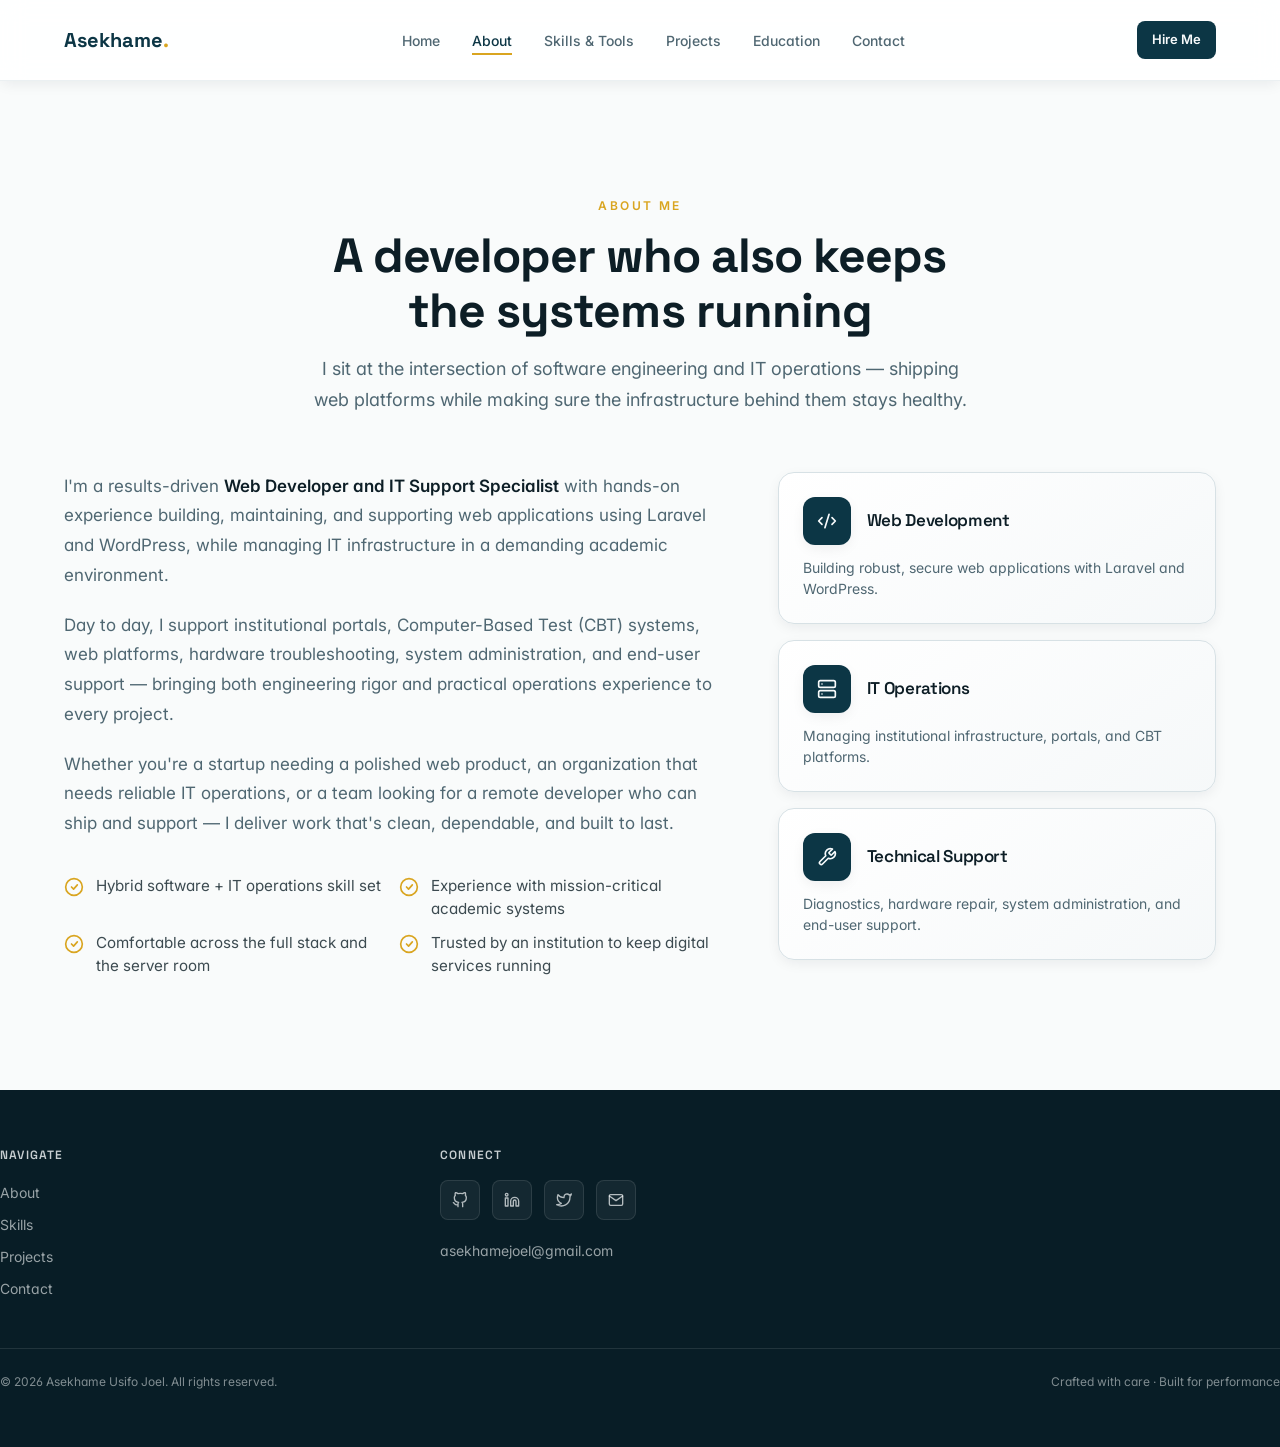
==== commit 8b994a4d: "refactor: remove contact form and footer brand section while updating CSS layout and formatting" ====
--- a/about.html
+++ b/about.html
@@ -146,11 +146,7 @@
   <footer class="footer">
     <div class="container footer__inner">
       <div class="footer__grid">
-        <div>
-          <p class="footer__brand">Asekhame Usifo Joel<span class="dot">.</span></p>
-          <p class="footer__bio">Web Developer · IT Support Specialist · Building reliable digital solutions from Benin
-            City, Nigeria.</p>
-        </div>
+  
         <div>
           <h4 class="footer__title">Navigate</h4>
           <ul class="footer__links">
--- a/css/styles.css
+++ b/css/styles.css
@@ -29,47 +29,96 @@
   --navy-800: hsl(197, 60%, 14%);
   --navy-700: hsl(196, 50%, 20%);
 
-  --gradient-hero: linear-gradient(135deg, hsl(198,65%,9%) 0%, hsl(197,60%,16%) 50%, hsl(190,55%,24%) 100%);
-  --gradient-accent: linear-gradient(135deg, hsl(187,85%,43%), hsl(184,78%,55%));
-  --gradient-card: linear-gradient(145deg, hsl(0,0%,100%), hsl(195,25%,97%));
-  --gradient-glow: radial-gradient(circle at 50% 0%, hsla(187,85%,43%,0.18), transparent 60%);
-
-  --shadow-soft: 0 4px 14px -2px hsla(198,65%,9%,0.08);
-  --shadow-elegant: 0 10px 30px -10px hsla(198,65%,9%,0.22);
-  --shadow-glow: 0 0 40px hsla(187,85%,43%,0.3);
+  --gradient-hero: linear-gradient(135deg, hsl(198, 65%, 9%) 0%, hsl(197, 60%, 16%) 50%, hsl(190, 55%, 24%) 100%);
+  --gradient-accent: linear-gradient(135deg, hsl(187, 85%, 43%), hsl(184, 78%, 55%));
+  --gradient-card: linear-gradient(145deg, hsl(0, 0%, 100%), hsl(195, 25%, 97%));
+  --gradient-glow: radial-gradient(circle at 50% 0%, hsla(187, 85%, 43%, 0.18), transparent 60%);
+
+  --shadow-soft: 0 4px 14px -2px hsla(198, 65%, 9%, 0.08);
+  --shadow-elegant: 0 10px 30px -10px hsla(198, 65%, 9%, 0.22);
+  --shadow-glow: 0 0 40px hsla(187, 85%, 43%, 0.3);
 
   --radius: 0.75rem;
-  --transition: all 0.3s cubic-bezier(0.4,0,0.2,1);
+  --transition: all 0.3s cubic-bezier(0.4, 0, 0.2, 1);
 }
 
 /* ---------- Reset ---------- */
-*, *::before, *::after { box-sizing: border-box; }
-* { margin: 0; padding: 0; border: 0 solid var(--border); }
-html { scroll-behavior: smooth; -webkit-text-size-adjust: 100%; }
+*,
+*::before,
+*::after {
+  box-sizing: border-box;
+}
+
+* {
+  margin: 0;
+  padding: 0;
+  border: 0 solid var(--border);
+}
+
+html {
+  scroll-behavior: smooth;
+  -webkit-text-size-adjust: 100%;
+}
+
 body {
   font-family: 'Inter', system-ui, -apple-system, sans-serif;
   background: var(--background);
   color: var(--foreground);
   line-height: 1.5;
   -webkit-font-smoothing: antialiased;
-  font-feature-settings: "cv02","cv03","cv04","cv11";
+  font-feature-settings: "cv02", "cv03", "cv04", "cv11";
   min-height: 100vh;
   display: flex;
   flex-direction: column;
 }
-main { flex: 1; padding-top: 64px; }
-@media (min-width: 768px) { main { padding-top: 80px; } }
-
-img { max-width: 100%; height: auto; display: block; }
-a { color: inherit; text-decoration: none; }
-button { font: inherit; cursor: pointer; background: none; }
-ul { list-style: none; }
-h1,h2,h3,h4,h5,h6 {
+
+main {
+  flex: 1;
+  padding-top: 64px;
+}
+
+@media (min-width: 768px) {
+  main {
+    padding-top: 80px;
+  }
+}
+
+img {
+  max-width: 100%;
+  height: auto;
+  display: block;
+}
+
+a {
+  color: inherit;
+  text-decoration: none;
+}
+
+button {
+  font: inherit;
+  cursor: pointer;
+  background: none;
+}
+
+ul {
+  list-style: none;
+}
+
+h1,
+h2,
+h3,
+h4,
+h5,
+h6 {
   font-family: 'Space Grotesk', system-ui, sans-serif;
   letter-spacing: -0.02em;
   color: var(--foreground);
 }
-::selection { background: hsla(196,70%,16%,0.2); color: var(--primary); }
+
+::selection {
+  background: hsla(196, 70%, 16%, 0.2);
+  color: var(--primary);
+}
 
 /* ---------- Layout helpers ---------- */
 .container {
@@ -78,43 +127,143 @@
   margin: 0 auto;
   padding: 0 1.5rem;
 }
-@media (min-width: 768px) { .container { padding: 0 2.5rem; } }
-@media (min-width: 1024px) { .container { padding: 0 4rem; } }
-
-.section { padding: 5rem 0; }
-@media (min-width: 768px) { .section { padding: 7rem 0; } }
-.section--alt { background: hsla(195,25%,94%,0.4); }
+
+@media (min-width: 768px) {
+  .container {
+    padding: 0 2.5rem;
+  }
+}
+
+@media (min-width: 1024px) {
+  .container {
+    padding: 0 4rem;
+  }
+}
+
+.section {
+  padding: 5rem 0;
+}
+
+@media (min-width: 768px) {
+  .section {
+    padding: 7rem 0;
+  }
+}
+
+.section--alt {
+  background: hsla(195, 25%, 94%, 0.4);
+}
 
 /* ---------- Navbar ---------- */
 .navbar {
   position: fixed;
   inset: 0 0 auto 0;
   z-index: 50;
-  background: hsla(0,0%,100%,0.85);
+  background: hsla(0, 0%, 100%, 0.85);
   backdrop-filter: blur(12px);
   -webkit-backdrop-filter: blur(12px);
-  border-bottom: 1px solid hsla(195,22%,87%,0.5);
+  border-bottom: 1px solid hsla(195, 22%, 87%, 0.5);
   box-shadow: var(--shadow-soft);
   transition: var(--transition);
 }
+
 .navbar__inner {
   display: flex;
   align-items: center;
   justify-content: space-between;
   height: 64px;
 }
-@media (min-width: 768px) { .navbar__inner { height: 80px; } }
+
+@media (min-width: 768px) {
+  .navbar__inner {
+    height: 80px;
+  }
+}
+
+@media (max-width: 768px) {
+  .footer__grid {
+    grid-template-columns: 1fr;
+    gap: 2rem;
+    text-align: center;
+  }
+
+  .footer__title {
+    margin-bottom: 0.75rem;
+  }
+
+  .footer__links {
+    padding: 0;
+    margin: 0;
+    list-style: none;
+  }
+
+  .footer__links li {
+    margin-bottom: 0.75rem;
+  }
+
+  .footer__socials {
+    display: flex;
+    justify-content: center;
+    align-items: center;
+    flex-wrap: wrap;
+    gap: 0.75rem;
+    margin-top: 1rem;
+  }
+
+  .footer__socials a {
+    width: 2.5rem;
+    height: 2.5rem;
+    display: inline-flex;
+    align-items: center;
+    justify-content: center;
+    border-radius: 0.75rem;
+    text-decoration: none;
+  }
+
+  .footer__email {
+    margin-top: 1rem;
+    text-align: center;
+    word-break: break-word;
+  }
+
+  .footer__bottom {
+    display: flex;
+    flex-direction: column;
+    gap: 0.5rem;
+    text-align: center;
+    margin-top: 2rem;
+  }
+}
+
 .navbar__brand {
   font-family: 'Space Grotesk', sans-serif;
   font-weight: 700;
   font-size: 1.125rem;
   color: var(--primary);
 }
-.navbar__brand .dot { color: var(--accent); }
-@media (min-width: 768px) { .navbar__brand { font-size: 1.25rem; } }
-
-.navbar__links { display: none; align-items: center; gap: 2rem; }
-@media (min-width: 1024px) { .navbar__links { display: flex; } }
+
+.navbar__brand .dot {
+  color: var(--accent);
+}
+
+@media (min-width: 768px) {
+  .navbar__brand {
+    font-size: 1.25rem;
+  }
+}
+
+.navbar__links {
+  display: none;
+  align-items: center;
+  gap: 2rem;
+}
+
+@media (min-width: 1024px) {
+  .navbar__links {
+    display: flex;
+  }
+}
+
 .navbar__links a {
   font-size: 0.875rem;
   font-weight: 500;
@@ -122,21 +271,40 @@
   position: relative;
   transition: color 0.2s;
 }
+
 .navbar__links a::after {
   content: "";
   position: absolute;
-  left: 0; bottom: -6px;
-  height: 2px; width: 0;
+  left: 0;
+  bottom: -6px;
+  height: 2px;
+  width: 0;
   background: var(--accent);
   transition: width 0.3s;
 }
-.navbar__links a:hover { color: var(--primary); }
+
+.navbar__links a:hover {
+  color: var(--primary);
+}
+
 .navbar__links a:hover::after,
-.navbar__links a.is-active::after { width: 100%; }
-.navbar__links a.is-active { color: var(--primary); }
-
-.navbar__cta { display: none; }
-@media (min-width: 1024px) { .navbar__cta { display: inline-flex; } }
+.navbar__links a.is-active::after {
+  width: 100%;
+}
+
+.navbar__links a.is-active {
+  color: var(--primary);
+}
+
+.navbar__cta {
+  display: none;
+}
+
+@media (min-width: 1024px) {
+  .navbar__cta {
+    display: inline-flex;
+  }
+}
 
 .navbar__toggle {
   display: inline-flex;
@@ -146,22 +314,32 @@
   color: var(--primary);
   border-radius: 0.5rem;
 }
-@media (min-width: 1024px) { .navbar__toggle { display: none; } }
+
+@media (min-width: 1024px) {
+  .navbar__toggle {
+    display: none;
+  }
+}
 
 .navbar__mobile {
   display: none;
-  border-top: 1px solid hsla(195,22%,87%,0.5);
-  background: hsla(0,0%,100%,0.95);
+  border-top: 1px solid hsla(195, 22%, 87%, 0.5);
+  background: hsla(0, 0%, 100%, 0.95);
   backdrop-filter: blur(12px);
   animation: fadeIn 0.3s ease-out both;
 }
-.navbar__mobile.is-open { display: block; }
+
+.navbar__mobile.is-open {
+  display: block;
+}
+
 .navbar__mobile ul {
   display: flex;
   flex-direction: column;
   gap: 0.25rem;
   padding: 1rem 0;
 }
+
 .navbar__mobile a {
   display: block;
   padding: 0.75rem 0.5rem;
@@ -170,9 +348,16 @@
   color: var(--foreground);
   border-radius: 0.5rem;
 }
+
 .navbar__mobile a:hover,
-.navbar__mobile a.is-active { color: var(--accent); }
-.navbar__mobile .btn { width: 100%; margin-top: 0.5rem; }
+.navbar__mobile a.is-active {
+  color: var(--accent);
+}
+
+.navbar__mobile .btn {
+  width: 100%;
+  margin-top: 0.5rem;
+}
 
 /* ---------- Buttons ---------- */
 .btn {
@@ -189,25 +374,60 @@
   border: 1px solid transparent;
   cursor: pointer;
 }
-.btn--lg { padding: 0.875rem 1.5rem; font-size: 0.95rem; }
-.btn--sm { padding: 0.5rem 0.875rem; font-size: 0.8125rem; }
-.btn--primary { background: var(--primary); color: var(--primary-foreground); }
-.btn--primary:hover { background: hsla(196,70%,16%,0.9); transform: translateY(-1px); }
+
+.btn--lg {
+  padding: 0.875rem 1.5rem;
+  font-size: 0.95rem;
+}
+
+.btn--sm {
+  padding: 0.5rem 0.875rem;
+  font-size: 0.8125rem;
+}
+
+.btn--primary {
+  background: var(--primary);
+  color: var(--primary-foreground);
+}
+
+.btn--primary:hover {
+  background: hsla(196, 70%, 16%, 0.9);
+  transform: translateY(-1px);
+}
+
 .btn--accent {
   background: var(--accent);
   color: var(--accent-foreground);
   box-shadow: var(--shadow-glow);
 }
-.btn--accent:hover { background: hsla(43,74%,49%,0.9); transform: translateY(-1px); }
+
+.btn--accent:hover {
+  background: hsla(43, 74%, 49%, 0.9);
+  transform: translateY(-1px);
+}
+
 .btn--outline {
-  border-color: hsla(255,255%,255%,0.2);
-  background: hsla(255,255%,255%,0.05);
+  border-color: hsla(255, 255%, 255%, 0.2);
+  background: hsla(255, 255%, 255%, 0.05);
   color: var(--primary-foreground);
 }
-.btn--outline:hover { background: hsla(255,255%,255%,0.12); }
-.btn--ghost { color: var(--primary-foreground); }
-.btn--ghost:hover { background: hsla(255,255%,255%,0.1); }
-.btn .icon { width: 1rem; height: 1rem; }
+
+.btn--outline:hover {
+  background: hsla(255, 255%, 255%, 0.12);
+}
+
+.btn--ghost {
+  color: var(--primary-foreground);
+}
+
+.btn--ghost:hover {
+  background: hsla(255, 255%, 255%, 0.1);
+}
+
+.btn .icon {
+  width: 1rem;
+  height: 1rem;
+}
 
 /* ---------- Section heading ---------- */
 .section-heading {
@@ -215,7 +435,12 @@
   margin: 0 auto;
   text-align: center;
 }
-.section-heading.left { margin: 0; text-align: left; }
+
+.section-heading.left {
+  margin: 0;
+  text-align: left;
+}
+
 .eyebrow {
   display: inline-block;
   font-size: 0.75rem;
@@ -224,21 +449,38 @@
   letter-spacing: 0.2em;
   color: var(--accent);
 }
+
 .section-heading h2 {
   margin-top: 0.75rem;
   font-size: 1.875rem;
   font-weight: 700;
   line-height: 1.15;
 }
-@media (min-width: 768px) { .section-heading h2 { font-size: 2.5rem; } }
-@media (min-width: 1024px) { .section-heading h2 { font-size: 3rem; } }
+
+@media (min-width: 768px) {
+  .section-heading h2 {
+    font-size: 2.5rem;
+  }
+}
+
+@media (min-width: 1024px) {
+  .section-heading h2 {
+    font-size: 3rem;
+  }
+}
+
 .section-heading p {
   margin-top: 1rem;
   font-size: 1rem;
   color: var(--muted-foreground);
   line-height: 1.7;
 }
-@media (min-width: 768px) { .section-heading p { font-size: 1.125rem; } }
+
+@media (min-width: 768px) {
+  .section-heading p {
+    font-size: 1.125rem;
+  }
+}
 
 /* ---------- Hero ---------- */
 .hero {
@@ -248,22 +490,32 @@
   color: var(--primary-foreground);
   padding: 3rem 0 5rem;
 }
-@media (min-width: 768px) { .hero { padding: 5rem 0 7rem; } }
+
+@media (min-width: 768px) {
+  .hero {
+    padding: 5rem 0 7rem;
+  }
+}
+
 .hero::before {
   content: "";
-  position: absolute; inset: 0;
+  position: absolute;
+  inset: 0;
   background: var(--gradient-glow);
   opacity: 0.6;
   pointer-events: none;
 }
+
 .hero::after {
   content: "";
-  position: absolute; inset: 0;
+  position: absolute;
+  inset: 0;
   background-image: radial-gradient(circle at 1px 1px, white 1px, transparent 0);
   background-size: 32px 32px;
   opacity: 0.07;
   pointer-events: none;
 }
+
 .hero__grid {
   position: relative;
   display: grid;
@@ -271,9 +523,14 @@
   gap: 3rem;
   align-items: center;
 }
+
 @media (min-width: 1024px) {
-  .hero__grid { grid-template-columns: 1fr 1fr; gap: 4rem; }
-}
+  .hero__grid {
+    grid-template-columns: 1fr 1fr;
+    gap: 4rem;
+  }
+}
+
 .hero__badge {
   display: inline-flex;
   align-items: center;
@@ -283,16 +540,19 @@
   font-weight: 500;
   letter-spacing: 0.04em;
   border-radius: 9999px;
-  border: 1px solid hsla(0,0%,100%,0.15);
-  background: hsla(0,0%,100%,0.05);
-  color: hsla(190,40%,98%,0.9);
-}
+  border: 1px solid hsla(0, 0%, 100%, 0.15);
+  background: hsla(0, 0%, 100%, 0.05);
+  color: hsla(190, 40%, 98%, 0.9);
+}
+
 .hero__badge .dot {
-  width: 6px; height: 6px;
+  width: 6px;
+  height: 6px;
   border-radius: 9999px;
   background: var(--accent);
   animation: pulse 2s ease-in-out infinite;
 }
+
 .hero h1 {
   margin-top: 1.5rem;
   font-family: 'Space Grotesk', sans-serif;
@@ -301,54 +561,98 @@
   line-height: 1.05;
   color: var(--primary-foreground);
 }
-@media (min-width: 640px) { .hero h1 { font-size: 3rem; } }
-@media (min-width: 1024px) { .hero h1 { font-size: 3.75rem; } }
-@media (min-width: 1280px) { .hero h1 { font-size: 4.5rem; } }
+
+@media (min-width: 640px) {
+  .hero h1 {
+    font-size: 3rem;
+  }
+}
+
+@media (min-width: 1024px) {
+  .hero h1 {
+    font-size: 3.75rem;
+  }
+}
+
+@media (min-width: 1280px) {
+  .hero h1 {
+    font-size: 4.5rem;
+  }
+}
+
 .hero__role {
   margin-top: 1.25rem;
   font-size: 1rem;
   font-weight: 500;
-  color: hsla(190,40%,98%,0.8);
-}
-@media (min-width: 768px) { .hero__role { font-size: 1.125rem; } }
-.hero__role .sep { color: var(--accent); }
+  color: hsla(190, 40%, 98%, 0.8);
+}
+
+@media (min-width: 768px) {
+  .hero__role {
+    font-size: 1.125rem;
+  }
+}
+
+.hero__role .sep {
+  color: var(--accent);
+}
+
 .hero__lead {
   margin-top: 1.5rem;
   max-width: 36rem;
   font-size: 1rem;
   line-height: 1.7;
-  color: hsla(190,40%,98%,0.7);
-}
-@media (min-width: 768px) { .hero__lead { font-size: 1.125rem; } }
+  color: hsla(190, 40%, 98%, 0.7);
+}
+
+@media (min-width: 768px) {
+  .hero__lead {
+    font-size: 1.125rem;
+  }
+}
+
 .hero__cta {
   margin-top: 2.5rem;
   display: flex;
   flex-wrap: wrap;
   gap: 0.75rem;
 }
+
 .hero__stats {
   margin-top: 3rem;
   display: grid;
   grid-template-columns: repeat(3, 1fr);
   gap: 1.5rem;
   max-width: 28rem;
-  border-top: 1px solid hsla(255,255%,255%,0.1);
+  border-top: 1px solid hsla(255, 255%, 255%, 0.1);
   padding-top: 2rem;
 }
+
 .hero__stats dt {
   font-size: 0.7rem;
   text-transform: uppercase;
   letter-spacing: 0.1em;
-  color: hsla(190,40%,98%,0.6);
-}
+  color: hsla(190, 40%, 98%, 0.6);
+}
+
 .hero__stats dd {
   margin-top: 0.25rem;
   font-family: 'Space Grotesk', sans-serif;
   font-size: 1.5rem;
   font-weight: 700;
 }
-.hero__media { position: relative; justify-self: center; }
-@media (min-width: 1024px) { .hero__media { justify-self: end; } }
+
+.hero__media {
+  position: relative;
+  justify-self: center;
+}
+
+@media (min-width: 1024px) {
+  .hero__media {
+    justify-self: end;
+  }
+}
+
 .hero__media-glow {
   position: absolute;
   inset: -1.5rem;
@@ -358,29 +662,46 @@
   border-radius: 9999px;
   pointer-events: none;
 }
+
 .hero__portrait {
   position: relative;
   border-radius: 1.5rem;
   overflow: hidden;
-  border: 1px solid hsla(255,255%,255%,0.1);
+  border: 1px solid hsla(255, 255%, 255%, 0.1);
   box-shadow: var(--shadow-elegant);
   background: var(--navy-800);
   max-width: 28rem;
 }
+
 .hero__location {
   display: none;
   position: absolute;
   bottom: -1.5rem;
   left: -1.5rem;
-  background: hsla(0,0%,100%,0.85);
+  background: hsla(0, 0%, 100%, 0.85);
   backdrop-filter: blur(12px);
   border-radius: 1rem;
   padding: 1rem 1.25rem;
   box-shadow: var(--shadow-elegant);
 }
-@media (min-width: 768px) { .hero__location { display: block; } }
-.hero__location p:first-child { font-size: 0.75rem; color: var(--muted-foreground); }
-.hero__location p:last-child { margin-top: 0.125rem; font-size: 0.875rem; font-weight: 600; color: var(--foreground); }
+
+@media (min-width: 768px) {
+  .hero__location {
+    display: block;
+  }
+}
+
+.hero__location p:first-child {
+  font-size: 0.75rem;
+  color: var(--muted-foreground);
+}
+
+.hero__location p:last-child {
+  margin-top: 0.125rem;
+  font-size: 0.875rem;
+  font-weight: 600;
+  color: var(--foreground);
+}
 
 /* ---------- About ---------- */
 .about__grid {
@@ -390,36 +711,67 @@
   gap: 2.5rem;
   align-items: start;
 }
-@media (min-width: 1024px) { .about__grid { grid-template-columns: 3fr 2fr; gap: 3.5rem; } }
+
+@media (min-width: 1024px) {
+  .about__grid {
+    grid-template-columns: 3fr 2fr;
+    gap: 3.5rem;
+  }
+}
+
 .about__copy p {
   font-size: 1rem;
   line-height: 1.75;
   color: var(--muted-foreground);
   margin-bottom: 1.25rem;
 }
-@media (min-width: 768px) { .about__copy p { font-size: 1.0625rem; } }
-.about__copy strong { color: var(--foreground); font-weight: 600; }
+
+@media (min-width: 768px) {
+  .about__copy p {
+    font-size: 1.0625rem;
+  }
+}
+
+.about__copy strong {
+  color: var(--foreground);
+  font-weight: 600;
+}
+
 .about__values {
   display: grid;
   grid-template-columns: 1fr;
   gap: 0.75rem;
   padding-top: 1rem;
 }
-@media (min-width: 640px) { .about__values { grid-template-columns: 1fr 1fr; } }
+
+@media (min-width: 640px) {
+  .about__values {
+    grid-template-columns: 1fr 1fr;
+  }
+}
+
 .about__values li {
   display: flex;
   align-items: flex-start;
   gap: 0.75rem;
   font-size: 0.95rem;
-  color: hsla(200,50%,10%,0.8);
-}
+  color: hsla(200, 50%, 10%, 0.8);
+}
+
 .about__values .check {
-  width: 1.25rem; height: 1.25rem;
+  width: 1.25rem;
+  height: 1.25rem;
   flex-shrink: 0;
   color: var(--accent);
   margin-top: 0.125rem;
 }
-.about__cards { display: flex; flex-direction: column; gap: 1rem; }
+
+.about__cards {
+  display: flex;
+  flex-direction: column;
+  gap: 1rem;
+}
+
 .highlight-card {
   background: var(--gradient-card);
   border: 1px solid var(--border);
@@ -428,22 +780,41 @@
   box-shadow: var(--shadow-soft);
   transition: var(--transition);
 }
-.highlight-card:hover { transform: translateY(-4px); box-shadow: var(--shadow-elegant); }
+
+.highlight-card:hover {
+  transform: translateY(-4px);
+  box-shadow: var(--shadow-elegant);
+}
+
 .highlight-card__head {
-  display: flex; align-items: center; gap: 1rem;
-}
+  display: flex;
+  align-items: center;
+  gap: 1rem;
+}
+
 .highlight-card__icon {
-  width: 3rem; height: 3rem;
+  width: 3rem;
+  height: 3rem;
   border-radius: 0.75rem;
   background: var(--primary);
   color: var(--primary-foreground);
   display: inline-flex;
-  align-items: center; justify-content: center;
+  align-items: center;
+  justify-content: center;
   box-shadow: var(--shadow-soft);
   flex-shrink: 0;
 }
-.highlight-card h3 { font-size: 1.0625rem; font-weight: 600; }
-.highlight-card p { margin-top: 0.75rem; font-size: 0.875rem; color: var(--muted-foreground); }
+
+.highlight-card h3 {
+  font-size: 1.0625rem;
+  font-weight: 600;
+}
+
+.highlight-card p {
+  margin-top: 0.75rem;
+  font-size: 0.875rem;
+  color: var(--muted-foreground);
+}
 
 /* ---------- Skills / Experience grid ---------- */
 .card-grid {
@@ -452,10 +823,28 @@
   grid-template-columns: 1fr;
   gap: 1.25rem;
 }
-@media (min-width: 640px) { .card-grid { grid-template-columns: 1fr 1fr; } }
-@media (min-width: 1024px) { .card-grid { grid-template-columns: repeat(3, 1fr); } }
-.card-grid--5 { gap: 1.25rem; }
-@media (min-width: 1280px) { .card-grid--5 { grid-template-columns: repeat(5, 1fr); } }
+
+@media (min-width: 640px) {
+  .card-grid {
+    grid-template-columns: 1fr 1fr;
+  }
+}
+
+@media (min-width: 1024px) {
+  .card-grid {
+    grid-template-columns: repeat(3, 1fr);
+  }
+}
+
+.card-grid--5 {
+  gap: 1.25rem;
+}
+
+@media (min-width: 1280px) {
+  .card-grid--5 {
+    grid-template-columns: repeat(5, 1fr);
+  }
+}
 
 .tile {
   background: var(--card);
@@ -467,29 +856,43 @@
   display: flex;
   flex-direction: column;
 }
-.tile:hover { transform: translateY(-4px); box-shadow: var(--shadow-elegant); }
+
+.tile:hover {
+  transform: translateY(-4px);
+  box-shadow: var(--shadow-elegant);
+}
+
 .tile__icon {
-  width: 2.75rem; height: 2.75rem;
+  width: 2.75rem;
+  height: 2.75rem;
   border-radius: 0.75rem;
-  background: hsla(196,70%,16%,0.05);
+  background: hsla(196, 70%, 16%, 0.05);
   color: var(--primary);
   display: inline-flex;
-  align-items: center; justify-content: center;
+  align-items: center;
+  justify-content: center;
   transition: var(--transition);
 }
-.tile:hover .tile__icon { background: var(--primary); color: var(--primary-foreground); }
+
+.tile:hover .tile__icon {
+  background: var(--primary);
+  color: var(--primary-foreground);
+}
+
 .tile h3 {
   margin-top: 1.25rem;
   font-size: 1rem;
   font-weight: 600;
   line-height: 1.35;
 }
+
 .tile p {
   margin-top: 0.5rem;
   font-size: 0.875rem;
   color: var(--muted-foreground);
   line-height: 1.6;
 }
+
 .tile__period {
   margin-top: 1.25rem;
   display: block;
@@ -499,6 +902,7 @@
   letter-spacing: 0.1em;
   color: var(--accent);
 }
+
 .tile__company {
   margin-top: 0.25rem;
   font-size: 0.875rem;
@@ -517,40 +921,79 @@
   display: flex;
   flex-direction: column;
 }
-.project-card:hover { transform: translateY(-4px); box-shadow: var(--shadow-elegant); }
+
+.project-card:hover {
+  transform: translateY(-4px);
+  box-shadow: var(--shadow-elegant);
+}
+
 .project-card__media {
   position: relative;
   aspect-ratio: 4 / 3;
   background: var(--navy-900);
   overflow: hidden;
 }
+
 .project-card__media img {
-  width: 100%; height: 100%;
+  width: 100%;
+  height: 100%;
   object-fit: cover;
   transition: transform 0.7s ease;
 }
-.project-card:hover .project-card__media img { transform: scale(1.05); }
+
+.project-card:hover .project-card__media img {
+  transform: scale(1.05);
+}
+
 .project-card__media::after {
   content: "";
-  position: absolute; inset: 0;
-  background: linear-gradient(to top, hsla(198,65%,9%,0.6), transparent);
+  position: absolute;
+  inset: 0;
+  background: linear-gradient(to top, hsla(198, 65%, 9%, 0.6), transparent);
   opacity: 0.6;
   transition: opacity 0.3s;
 }
-.project-card:hover .project-card__media::after { opacity: 0.3; }
-.project-card__body { padding: 1.5rem; display: flex; flex-direction: column; flex: 1; }
-.project-card h3 { font-size: 1.0625rem; font-weight: 700; }
-.project-card__desc { margin-top: 0.5rem; font-size: 0.875rem; color: var(--muted-foreground); line-height: 1.6; }
-.project-card__tags { margin-top: 1rem; display: flex; flex-wrap: wrap; gap: 0.5rem; }
+
+.project-card:hover .project-card__media::after {
+  opacity: 0.3;
+}
+
+.project-card__body {
+  padding: 1.5rem;
+  display: flex;
+  flex-direction: column;
+  flex: 1;
+}
+
+.project-card h3 {
+  font-size: 1.0625rem;
+  font-weight: 700;
+}
+
+.project-card__desc {
+  margin-top: 0.5rem;
+  font-size: 0.875rem;
+  color: var(--muted-foreground);
+  line-height: 1.6;
+}
+
+.project-card__tags {
+  margin-top: 1rem;
+  display: flex;
+  flex-wrap: wrap;
+  gap: 0.5rem;
+}
+
 .tag {
   font-size: 0.7rem;
   font-weight: 500;
   padding: 0.25rem 0.625rem;
   border-radius: 9999px;
-  background: hsla(196,70%,16%,0.05);
+  background: hsla(196, 70%, 16%, 0.05);
   color: var(--primary);
-  border: 1px solid hsla(196,70%,16%,0.1);
-}
+  border: 1px solid hsla(196, 70%, 16%, 0.1);
+}
+
 .project-card__impact {
   margin-top: 1.25rem;
   padding-top: 1.25rem;
@@ -558,7 +1001,12 @@
   font-size: 0.75rem;
   color: var(--muted-foreground);
 }
-.project-card__impact span { font-weight: 600; color: var(--accent); }
+
+.project-card__impact span {
+  font-weight: 600;
+  color: var(--accent);
+}
+
 .project-card__link {
   margin-top: 1.25rem;
   display: inline-flex;
@@ -569,7 +1017,10 @@
   color: var(--primary);
   transition: color 0.2s;
 }
-.project-card__link:hover { color: var(--accent); }
+
+.project-card__link:hover {
+  color: var(--accent);
+}
 
 /* ---------- Education ---------- */
 .edu-grid {
@@ -578,7 +1029,13 @@
   grid-template-columns: 1fr;
   gap: 1.5rem;
 }
-@media (min-width: 1024px) { .edu-grid { grid-template-columns: 1fr 1fr; } }
+
+@media (min-width: 1024px) {
+  .edu-grid {
+    grid-template-columns: 1fr 1fr;
+  }
+}
+
 .edu-panel {
   background: var(--gradient-card);
   border: 1px solid var(--border);
@@ -586,29 +1043,61 @@
   padding: 1.75rem;
   box-shadow: var(--shadow-soft);
 }
-.edu-panel h3 { font-size: 1.25rem; font-weight: 700; }
-.edu-panel ul { margin-top: 1.25rem; display: flex; flex-direction: column; gap: 1rem; }
+
+.edu-panel h3 {
+  font-size: 1.25rem;
+  font-weight: 700;
+}
+
+.edu-panel ul {
+  margin-top: 1.25rem;
+  display: flex;
+  flex-direction: column;
+  gap: 1rem;
+}
+
 .edu-item {
-  display: flex; gap: 1rem;
+  display: flex;
+  gap: 1rem;
   padding: 1rem;
   border-radius: 0.75rem;
   background: var(--background);
-  border: 1px solid hsla(195,22%,87%,0.6);
+  border: 1px solid hsla(195, 22%, 87%, 0.6);
   transition: var(--transition);
 }
-.edu-item:hover { transform: translateY(-3px); box-shadow: var(--shadow-soft); }
+
+.edu-item:hover {
+  transform: translateY(-3px);
+  box-shadow: var(--shadow-soft);
+}
+
 .edu-item__icon {
-  width: 2.75rem; height: 2.75rem;
+  width: 2.75rem;
+  height: 2.75rem;
   border-radius: 0.5rem;
   background: var(--primary);
   color: var(--primary-foreground);
   display: inline-flex;
-  align-items: center; justify-content: center;
+  align-items: center;
+  justify-content: center;
   flex-shrink: 0;
 }
-.edu-item--accent .edu-item__icon { background: hsla(43,74%,49%,0.1); color: var(--accent); }
-.edu-item p:first-of-type { font-weight: 600; color: var(--foreground); }
-.edu-item p:nth-of-type(2) { font-size: 0.875rem; color: var(--muted-foreground); }
+
+.edu-item--accent .edu-item__icon {
+  background: hsla(43, 74%, 49%, 0.1);
+  color: var(--accent);
+}
+
+.edu-item p:first-of-type {
+  font-weight: 600;
+  color: var(--foreground);
+}
+
+.edu-item p:nth-of-type(2) {
+  font-size: 0.875rem;
+  color: var(--muted-foreground);
+}
+
 .edu-badge {
   display: inline-block;
   margin-top: 0.5rem;
@@ -616,9 +1105,9 @@
   font-weight: 600;
   padding: 0.25rem 0.625rem;
   border-radius: 9999px;
-  background: hsla(43,74%,49%,0.1);
+  background: hsla(43, 74%, 49%, 0.1);
   color: var(--accent);
-  border: 1px solid hsla(43,74%,49%,0.2);
+  border: 1px solid hsla(43, 74%, 49%, 0.2);
 }
 
 .pubs-grid {
@@ -627,7 +1116,13 @@
   grid-template-columns: 1fr;
   gap: 1.25rem;
 }
-@media (min-width: 768px) { .pubs-grid { grid-template-columns: repeat(3, 1fr); } }
+
+@media (min-width: 768px) {
+  .pubs-grid {
+    grid-template-columns: repeat(3, 1fr);
+  }
+}
+
 .pub-card {
   background: var(--gradient-card);
   border: 1px solid var(--border);
@@ -636,22 +1131,44 @@
   box-shadow: var(--shadow-soft);
   transition: var(--transition);
 }
-.pub-card:hover { transform: translateY(-4px); box-shadow: var(--shadow-elegant); }
-.pub-card__year { font-size: 0.75rem; font-weight: 600; color: var(--accent); }
+
+.pub-card:hover {
+  transform: translateY(-4px);
+  box-shadow: var(--shadow-elegant);
+}
+
+.pub-card__year {
+  font-size: 0.75rem;
+  font-weight: 600;
+  color: var(--accent);
+}
+
 .pub-card h4 {
   margin-top: 0.5rem;
   font-size: 1rem;
   font-weight: 600;
   line-height: 1.4;
 }
-.pub-card p { margin-top: 0.75rem; font-size: 0.75rem; color: var(--muted-foreground); }
+
+.pub-card p {
+  margin-top: 0.75rem;
+  font-size: 0.75rem;
+  color: var(--muted-foreground);
+}
+
 .pub-card--filled {
   background: var(--primary);
   color: var(--primary-foreground);
   box-shadow: var(--shadow-elegant);
 }
-.pub-card--filled h4 { color: var(--primary-foreground); }
-.pub-card--filled p { color: hsla(190,40%,98%,0.7); }
+
+.pub-card--filled h4 {
+  color: var(--primary-foreground);
+}
+
+.pub-card--filled p {
+  color: hsla(190, 40%, 98%, 0.7);
+}
 
 /* ---------- Contact ---------- */
 .contact {
@@ -661,16 +1178,32 @@
   color: var(--primary-foreground);
   padding: 5rem 0;
 }
-@media (min-width: 768px) { .contact { padding: 7rem 0; } }
+
+@media (min-width: 768px) {
+  .contact {
+    padding: 7rem 0;
+  }
+}
+
 .contact::before {
   content: "";
-  position: absolute; inset: 0;
+  position: absolute;
+  inset: 0;
   background: var(--gradient-glow);
   opacity: 0.5;
   pointer-events: none;
 }
-.contact__inner { position: relative; }
-.contact__head { max-width: 42rem; margin: 0 auto; text-align: center; }
+
+.contact__inner {
+  position: relative;
+}
+
+.contact__head {
+  max-width: 42rem;
+  margin: 0 auto;
+  text-align: center;
+}
+
 .contact__head h2 {
   margin-top: 0.75rem;
   font-size: 1.875rem;
@@ -678,20 +1211,37 @@
   line-height: 1.15;
   color: var(--primary-foreground);
 }
-@media (min-width: 768px) { .contact__head h2 { font-size: 2.5rem; } }
-@media (min-width: 1024px) { .contact__head h2 { font-size: 3rem; } }
+
+@media (min-width: 768px) {
+  .contact__head h2 {
+    font-size: 2.5rem;
+  }
+}
+
+@media (min-width: 1024px) {
+  .contact__head h2 {
+    font-size: 3rem;
+  }
+}
+
 .gradient-text {
   background: var(--gradient-accent);
   -webkit-background-clip: text;
   background-clip: text;
   color: transparent;
 }
+
 .contact__head p {
   margin-top: 1rem;
   font-size: 1rem;
-  color: hsla(190,40%,98%,0.7);
-}
-@media (min-width: 768px) { .contact__head p { font-size: 1.125rem; } }
+  color: hsla(190, 40%, 98%, 0.7);
+}
+
+@media (min-width: 768px) {
+  .contact__head p {
+    font-size: 1.125rem;
+  }
+}
 
 .contact__grid {
   margin-top: 3.5rem;
@@ -699,34 +1249,54 @@
   grid-template-columns: 1fr;
   gap: 2rem;
 }
-@media (min-width: 1024px) { .contact__grid { grid-template-columns: 2fr 3fr; gap: 3rem; } }
-
-.contact__list { display: flex; flex-direction: column; gap: 0.75rem; }
+
+@media (min-width: 1024px) {
+  .contact__grid {
+    grid-template-columns: 2fr 3fr;
+    gap: 3rem;
+  }
+}
+
+.contact__list {
+  display: flex;
+  flex-direction: column;
+  gap: 0.75rem;
+}
+
 .contact__item {
-  display: flex; gap: 1rem;
+  display: flex;
+  gap: 1rem;
   padding: 1.25rem;
   border-radius: 1rem;
-  border: 1px solid hsla(255,255%,255%,0.1);
-  background: hsla(255,255%,255%,0.05);
+  border: 1px solid hsla(255, 255%, 255%, 0.1);
+  background: hsla(255, 255%, 255%, 0.05);
   backdrop-filter: blur(8px);
   transition: background 0.2s;
 }
-.contact__item:hover { background: hsla(255,255%,255%,0.1); }
+
+.contact__item:hover {
+  background: hsla(255, 255%, 255%, 0.1);
+}
+
 .contact__item-icon {
-  width: 2.75rem; height: 2.75rem;
+  width: 2.75rem;
+  height: 2.75rem;
   border-radius: 0.75rem;
-  background: hsla(43,74%,49%,0.15);
+  background: hsla(43, 74%, 49%, 0.15);
   color: var(--accent);
   display: inline-flex;
-  align-items: center; justify-content: center;
+  align-items: center;
+  justify-content: center;
   flex-shrink: 0;
 }
+
 .contact__item-label {
   font-size: 0.7rem;
   text-transform: uppercase;
   letter-spacing: 0.1em;
-  color: hsla(190,40%,98%,0.6);
-}
+  color: hsla(190, 40%, 98%, 0.6);
+}
+
 .contact__item-value {
   margin-top: 0.25rem;
   font-weight: 600;
@@ -741,16 +1311,43 @@
   padding: 1.5rem;
   box-shadow: var(--shadow-elegant);
 }
-@media (min-width: 768px) { .contact__form { padding: 2rem; } }
+
+@media (min-width: 768px) {
+  .contact__form {
+    padding: 2rem;
+  }
+}
+
 .form-row {
   display: grid;
   grid-template-columns: 1fr;
   gap: 1rem;
 }
-@media (min-width: 640px) { .form-row { grid-template-columns: 1fr 1fr; } }
-.form-field { display: flex; flex-direction: column; gap: 0.5rem; margin-top: 1rem; }
-.form-field:first-child, .form-row .form-field { margin-top: 0; }
-.form-field label { font-size: 0.875rem; font-weight: 500; color: var(--foreground); }
+
+@media (min-width: 640px) {
+  .form-row {
+    grid-template-columns: 1fr 1fr;
+  }
+}
+
+.form-field {
+  display: flex;
+  flex-direction: column;
+  gap: 0.5rem;
+  margin-top: 1rem;
+}
+
+.form-field:first-child,
+.form-row .form-field {
+  margin-top: 0;
+}
+
+.form-field label {
+  font-size: 0.875rem;
+  font-weight: 500;
+  color: var(--foreground);
+}
+
 .form-field input,
 .form-field textarea {
   font: inherit;
@@ -762,20 +1359,31 @@
   color: var(--foreground);
   transition: border-color 0.2s, box-shadow 0.2s;
 }
-.form-field textarea { resize: vertical; min-height: 120px; }
+
+.form-field textarea {
+  resize: vertical;
+  min-height: 120px;
+}
+
 .form-field input:focus,
 .form-field textarea:focus {
   outline: none;
   border-color: var(--primary-glow);
-  box-shadow: 0 0 0 3px hsla(187,85%,43%,0.15);
-}
-.form-submit { margin-top: 1.5rem; width: 100%; }
+  box-shadow: 0 0 0 3px hsla(187, 85%, 43%, 0.15);
+}
+
+.form-submit {
+  margin-top: 1.5rem;
+  width: 100%;
+}
+
 .form-note {
   margin-top: 0.75rem;
   font-size: 0.75rem;
   color: var(--muted-foreground);
   text-align: center;
 }
+
 .toast {
   position: fixed;
   bottom: 1.5rem;
@@ -793,96 +1401,273 @@
   pointer-events: none;
   transition: opacity 0.3s, transform 0.3s;
 }
-.toast.is-visible { opacity: 1; transform: translateY(0); pointer-events: auto; }
-.toast strong { display: block; font-weight: 600; margin-bottom: 0.25rem; }
-.toast span { font-size: 0.875rem; color: var(--muted-foreground); }
+
+.toast.is-visible {
+  opacity: 1;
+  transform: translateY(0);
+  pointer-events: auto;
+}
+
+.toast strong {
+  display: block;
+  font-weight: 600;
+  margin-bottom: 0.25rem;
+}
+
+.toast span {
+  font-size: 0.875rem;
+  color: var(--muted-foreground);
+}
 
 /* ---------- Footer ---------- */
 .footer {
   background: var(--navy-900);
   color: var(--primary-foreground);
 }
-.footer__inner { padding: 3.5rem 0; }
+
+.footer__inner {
+  padding: 3.5rem 0;
+}
+
 .footer__grid {
   display: grid;
   grid-template-columns: 1fr;
   gap: 2.5rem;
 }
-@media (min-width: 768px) { .footer__grid { grid-template-columns: repeat(3, 1fr); } }
-.footer__brand { font-family: 'Space Grotesk', sans-serif; font-weight: 700; font-size: 1.25rem; }
-.footer__brand .dot { color: var(--accent); }
+
+@media (min-width: 768px) {
+  .footer__grid {
+    grid-template-columns: repeat(3, 1fr);
+  }
+}
+
+.footer__brand {
+  font-family: 'Space Grotesk', sans-serif;
+  font-weight: 700;
+  font-size: 1.25rem;
+}
+
+.footer__brand .dot {
+  color: var(--accent);
+}
+
 .footer__bio {
   margin-top: 0.75rem;
   font-size: 0.875rem;
-  color: hsla(190,40%,98%,0.6);
+  color: hsla(190, 40%, 98%, 0.6);
   max-width: 22rem;
   line-height: 1.6;
 }
+
 .footer__title {
   font-size: 0.75rem;
   font-weight: 600;
   text-transform: uppercase;
   letter-spacing: 0.1em;
-  color: hsla(190,40%,98%,0.8);
-}
+  color: hsla(190, 40%, 98%, 0.8);
+}
+
 .footer__links {
   margin-top: 1rem;
-  display: flex; flex-direction: column; gap: 0.5rem;
-}
+  display: flex;
+  flex-direction: column;
+  gap: 0.5rem;
+}
+
 .footer__links a {
   font-size: 0.875rem;
-  color: hsla(190,40%,98%,0.6);
+  color: hsla(190, 40%, 98%, 0.6);
   transition: color 0.2s;
 }
-.footer__links a:hover { color: var(--accent); }
-.footer__socials { margin-top: 1rem; display: flex; gap: 0.75rem; }
+
+.footer__links a:hover {
+  color: var(--accent);
+}
+
+.footer__socials {
+  margin-top: 1rem;
+  display: flex;
+  gap: 0.75rem;
+}
+
 .footer__socials a {
-  width: 2.5rem; height: 2.5rem;
+  width: 2.5rem;
+  height: 2.5rem;
   border-radius: 0.5rem;
-  border: 1px solid hsla(255,255%,255%,0.1);
-  background: hsla(255,255%,255%,0.05);
+  border: 1px solid hsla(255, 255%, 255%, 0.1);
+  background: hsla(255, 255%, 255%, 0.05);
   display: inline-flex;
-  align-items: center; justify-content: center;
-  color: hsla(190,40%,98%,0.7);
+  align-items: center;
+  justify-content: center;
+  color: hsla(190, 40%, 98%, 0.7);
   transition: var(--transition);
 }
+
 .footer__socials a:hover {
   background: var(--accent);
   color: var(--accent-foreground);
   border-color: var(--accent);
 }
+
 .footer__email {
   margin-top: 1.25rem;
   font-size: 0.875rem;
-  color: hsla(190,40%,98%,0.6);
-}
-.footer__email a:hover { color: var(--accent); }
+  color: hsla(190, 40%, 98%, 0.6);
+}
+
+.home-about-grid {
+  display: grid;
+  grid-template-columns: repeat(3, minmax(0, 1fr));
+  gap: 1.5rem;
+}
+
+.info-card {
+  background: #fff;
+  padding: 1.5rem;
+  border-radius: 1.25rem;
+  box-shadow: 0 12px 30px rgba(15, 23, 42, 0.06);
+  border: 1px solid rgba(15, 23, 42, 0.05);
+}
+
+.info-card h3 {
+  margin-top: 0;
+  margin-bottom: 0.75rem;
+}
+
+.card-grid--3 {
+  display: grid;
+  grid-template-columns: repeat(3, minmax(0, 1fr));
+  gap: 1.5rem;
+}
+
+.skills-pills {
+  display: flex;
+  flex-wrap: wrap;
+  gap: 0.85rem;
+  justify-content: center;
+}
+
+.skills-pills span {
+  background: #ffffff;
+  padding: 0.85rem 1.1rem;
+  border-radius: 999px;
+  border: 1px solid rgba(15, 23, 42, 0.08);
+  box-shadow: 0 8px 20px rgba(15, 23, 42, 0.04);
+  font-weight: 600;
+}
+
+.project-card {
+  background: #fff;
+  padding: 1.75rem;
+  border-radius: 1.25rem;
+  box-shadow: 0 12px 30px rgba(15, 23, 42, 0.06);
+  border: 1px solid rgba(15, 23, 42, 0.05);
+}
+
+.project-card h3 {
+  margin-top: 0;
+}
+
+.project-card a {
+  display: inline-block;
+  margin-top: 1rem;
+  font-weight: 600;
+}
+
+.cta-section {
+  padding-bottom: 5rem;
+}
+
+.cta-box {
+  text-align: center;
+  background: linear-gradient(135deg, #0f172a 0%, #134e5e 100%);
+  color: #fff;
+  padding: 3rem 2rem;
+  border-radius: 1.5rem;
+  box-shadow: 0 18px 45px rgba(15, 23, 42, 0.16);
+}
+
+.cta-box h2,
+.cta-box p {
+  color: #fff;
+}
+
+.cta-box p {
+  max-width: 700px;
+  margin: 0.75rem auto 1.5rem;
+  opacity: 0.88;
+}
+
+@media (max-width: 900px) {
+
+  .home-about-grid,
+  .card-grid--3 {
+    grid-template-columns: 1fr;
+  }
+}
+
+.footer__email a:hover {
+  color: var(--accent);
+}
+
 .footer__bottom {
   margin-top: 3rem;
   padding-top: 1.5rem;
-  border-top: 1px solid hsla(255,255%,255%,0.1);
+  border-top: 1px solid hsla(255, 255%, 255%, 0.1);
   display: flex;
   flex-direction: column;
   align-items: center;
   justify-content: space-between;
   gap: 0.75rem;
   font-size: 0.75rem;
-  color: hsla(190,40%,98%,0.5);
-}
-@media (min-width: 768px) { .footer__bottom { flex-direction: row; } }
+  color: hsla(190, 40%, 98%, 0.5);
+}
+
+@media (min-width: 768px) {
+  .footer__bottom {
+    flex-direction: row;
+  }
+}
 
 /* ---------- Animations ---------- */
 @keyframes fadeUp {
-  from { opacity: 0; transform: translateY(24px); }
-  to { opacity: 1; transform: translateY(0); }
-}
+  from {
+    opacity: 0;
+    transform: translateY(24px);
+  }
+
+  to {
+    opacity: 1;
+    transform: translateY(0);
+  }
+}
+
 @keyframes fadeIn {
-  from { opacity: 0; }
-  to { opacity: 1; }
-}
+  from {
+    opacity: 0;
+  }
+
+  to {
+    opacity: 1;
+  }
+}
+
 @keyframes pulse {
-  0%, 100% { opacity: 1; }
-  50% { opacity: 0.4; }
-}
-.animate-fade-up { animation: fadeUp 0.7s cubic-bezier(0.4,0,0.2,1) both; }
-.animate-fade-in { animation: fadeIn 0.8s ease-out both; }
+
+  0%,
+  100% {
+    opacity: 1;
+  }
+
+  50% {
+    opacity: 0.4;
+  }
+}
+
+.animate-fade-up {
+  animation: fadeUp 0.7s cubic-bezier(0.4, 0, 0.2, 1) both;
+}
+
+.animate-fade-in {
+  animation: fadeIn 0.8s ease-out both;
+}
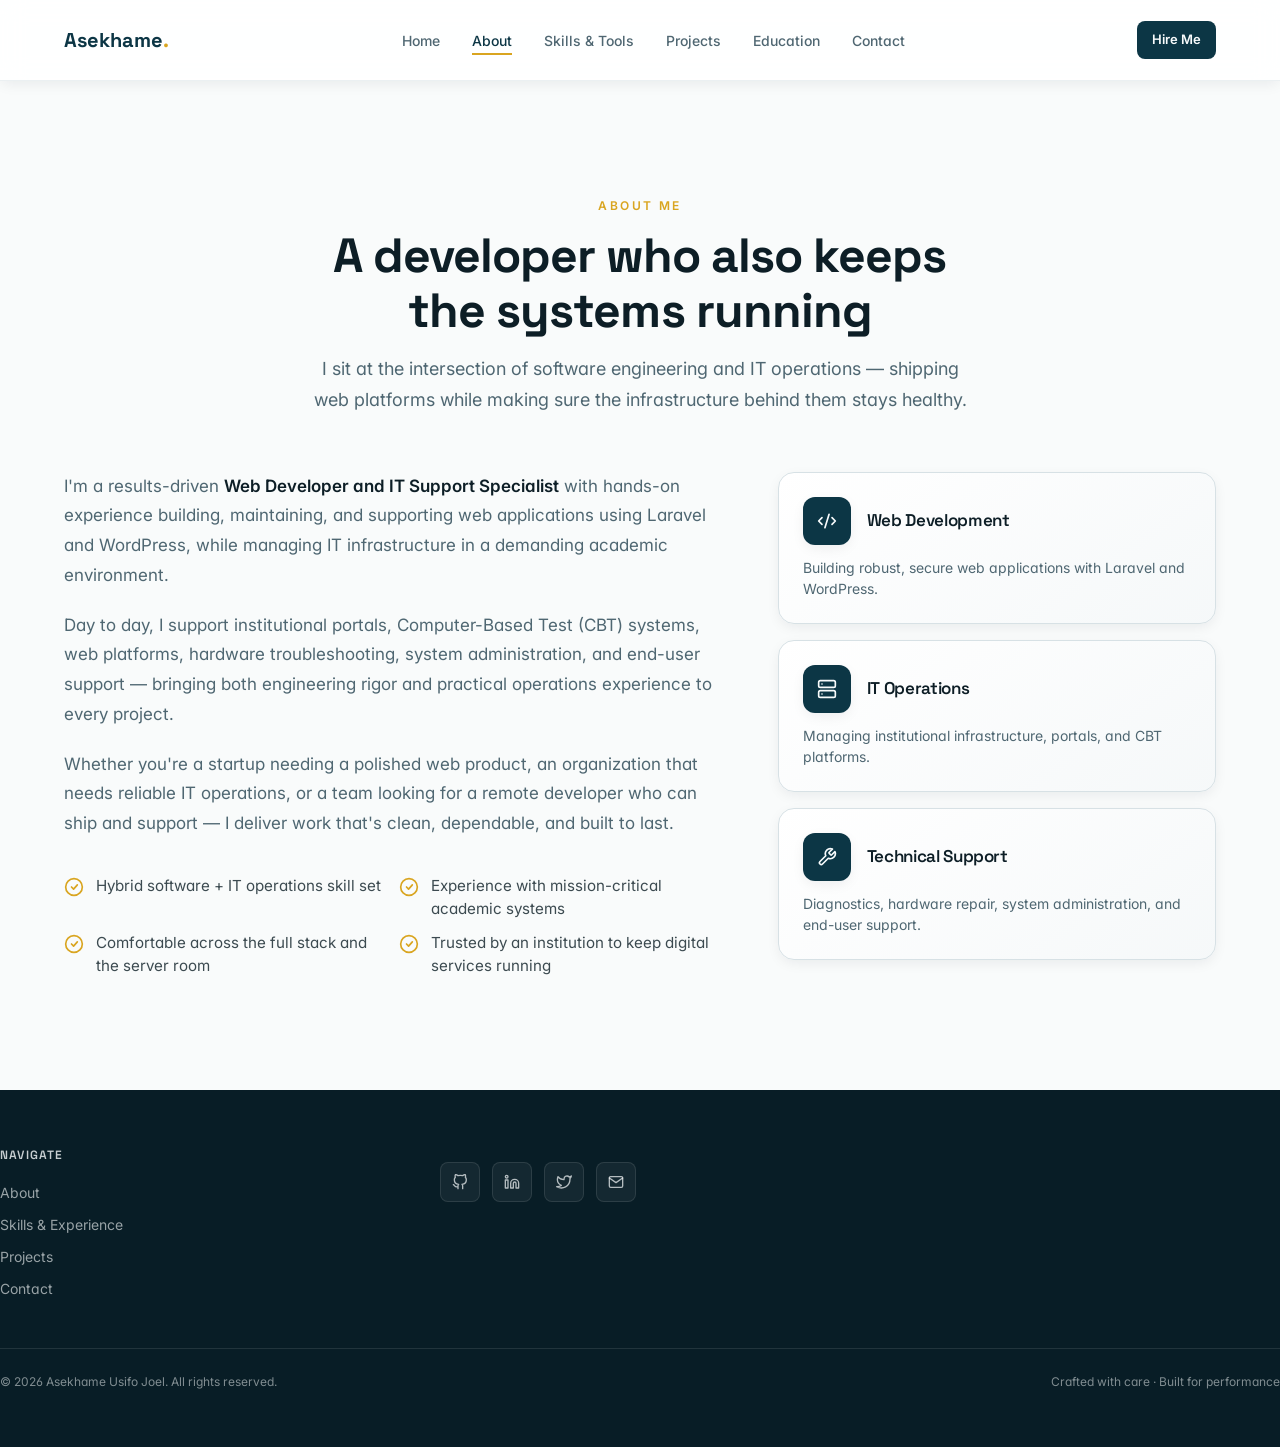
==== commit 68d9c258: "Fixed footer and links" ====
--- a/about.html
+++ b/about.html
@@ -143,49 +143,52 @@
       </div>
     </section>
   </main>
-  <footer class="footer">
+  <footer class="footer pt-10 mt-10">
     <div class="container footer__inner">
       <div class="footer__grid">
-  
+
         <div>
           <h4 class="footer__title">Navigate</h4>
           <ul class="footer__links">
             <li><a href="about.html">About</a></li>
-            <li><a href="skills.html">Skills</a></li>
+            <li><a href="skills-experience.html">Skills & Experience</a></li>
             <li><a href="projects.html">Projects</a></li>
             <li><a href="contact.html">Contact</a></li>
           </ul>
         </div>
-        <div>
-          <h4 class="footer__title">Connect</h4>
-          <div class="footer__socials">
-            <a href="#" aria-label="GitHub"><svg xmlns="http://www.w3.org/2000/svg" width="16" height="16"
-                viewBox="0 0 24 24" fill="none" stroke="currentColor" stroke-width="2" stroke-linecap="round"
-                stroke-linejoin="round">
-                <path
-                  d="M9 19c-5 1.5-5-2.5-7-3m14 6v-3.87a3.37 3.37 0 0 0-.94-2.61c3.14-.35 6.44-1.54 6.44-7A5.44 5.44 0 0 0 20 4.77 5.07 5.07 0 0 0 19.91 1S18.73.65 16 2.48a13.38 13.38 0 0 0-7 0C6.27.65 5.09 1 5.09 1A5.07 5.07 0 0 0 5 4.77a5.44 5.44 0 0 0-1.5 3.78c0 5.42 3.3 6.61 6.44 7A3.37 3.37 0 0 0 9 18.13V22" />
-              </svg></a>
-            <a href="#" aria-label="LinkedIn"><svg xmlns="http://www.w3.org/2000/svg" width="16" height="16"
-                viewBox="0 0 24 24" fill="none" stroke="currentColor" stroke-width="2" stroke-linecap="round"
-                stroke-linejoin="round">
-                <path d="M16 8a6 6 0 0 1 6 6v7h-4v-7a2 2 0 0 0-4 0v7h-4v-7a6 6 0 0 1 6-6z" />
-                <rect x="2" y="9" width="4" height="12" />
-                <circle cx="4" cy="4" r="2" />
-              </svg></a>
-            <a href="#" aria-label="Twitter"><svg xmlns="http://www.w3.org/2000/svg" width="16" height="16"
-                viewBox="0 0 24 24" fill="none" stroke="currentColor" stroke-width="2" stroke-linecap="round"
-                stroke-linejoin="round">
-                <path
-                  d="M23 3a10.9 10.9 0 0 1-3.14 1.53 4.48 4.48 0 0 0-7.86 3v1A10.66 10.66 0 0 1 3 4s-4 9 5 13a11.64 11.64 0 0 1-7 2c9 5 20 0 20-11.5a4.5 4.5 0 0 0-.08-.83A7.72 7.72 0 0 0 23 3z" />
-              </svg></a>
-            <a href="mailto:asekhamejoel@gmail.com" aria-label="Email"><svg xmlns="http://www.w3.org/2000/svg"
-                width="16" height="16" viewBox="0 0 24 24" fill="none" stroke="currentColor" stroke-width="2"
-                stroke-linecap="round" stroke-linejoin="round">
-                <path d="M4 4h16c1.1 0 2 .9 2 2v12c0 1.1-.9 2-2 2H4c-1.1 0-2-.9-2-2V6c0-1.1.9-2 2-2z" />
-                <polyline points="22,6 12,13 2,6" />
-              </svg></a>
-          </div>
-          <p class="footer__email"><a href="mailto:asekhamejoel@gmail.com">asekhamejoel@gmail.com</a></p>
+        <div class="footer__socials">
+          <a href="https://github.com/Asekhame-Joel" aria-label="GitHub">
+            <svg xmlns="http://www.w3.org/2000/svg" width="16" height="16" viewBox="0 0 24 24" fill="none"
+              stroke="currentColor" stroke-width="2" stroke-linecap="round" stroke-linejoin="round">
+              <path
+                d="M9 19c-5 1.5-5-2.5-7-3m14 6v-3.87a3.37 3.37 0 0 0-.94-2.61c3.14-.35 6.44-1.54 6.44-7A5.44 5.44 0 0 0 20 4.77 5.07 5.07 0 0 0 19.91 1S18.73.65 16 2.48a13.38 13.38 0 0 0-7 0C6.27.65 5.09 1 5.09 1A5.07 5.07 0 0 0 5 4.77a5.44 5.44 0 0 0-1.5 3.78c0 5.42 3.3 6.61 6.44 7A3.37 3.37 0 0 0 9 18.13V22" />
+            </svg>
+          </a>
+
+          <a href="https://www.linkedin.com/in/joel-asekhame-37140517a/" aria-label="LinkedIn">
+            <svg xmlns="http://www.w3.org/2000/svg" width="16" height="16" viewBox="0 0 24 24" fill="none"
+              stroke="currentColor" stroke-width="2" stroke-linecap="round" stroke-linejoin="round">
+              <path d="M16 8a6 6 0 0 1 6 6v7h-4v-7a2 2 0 0 0-4 0v7h-4v-7a6 6 0 0 1 6-6z" />
+              <rect x="2" y="9" width="4" height="12" />
+              <circle cx="4" cy="4" r="2" />
+            </svg>
+          </a>
+
+          <a href="#" aria-label="Twitter">
+            <svg xmlns="http://www.w3.org/2000/svg" width="16" height="16" viewBox="0 0 24 24" fill="none"
+              stroke="currentColor" stroke-width="2" stroke-linecap="round" stroke-linejoin="round">
+              <path
+                d="M23 3a10.9 10.9 0 0 1-3.14 1.53 4.48 4.48 0 0 0-7.86 3v1A10.66 10.66 0 0 1 3 4s-4 9 5 13a11.64 11.64 0 0 1-7 2c9 5 20 0 20-11.5a4.5 4.5 0 0 0-.08-.83A7.72 7.72 0 0 0 23 3z" />
+            </svg>
+          </a>
+
+          <a href="mailto:asekhamejoel@gmail.com" aria-label="Email">
+            <svg xmlns="http://www.w3.org/2000/svg" width="16" height="16" viewBox="0 0 24 24" fill="none"
+              stroke="currentColor" stroke-width="2" stroke-linecap="round" stroke-linejoin="round">
+              <path d="M4 4h16c1.1 0 2 .9 2 2v12c0 1.1-.9 2-2 2H4c-1.1 0-2-.9-2-2V6c0-1.1.9-2 2-2z" />
+              <polyline points="22,6 12,13 2,6" />
+            </svg>
+          </a>
         </div>
       </div>
       <div class="footer__bottom">
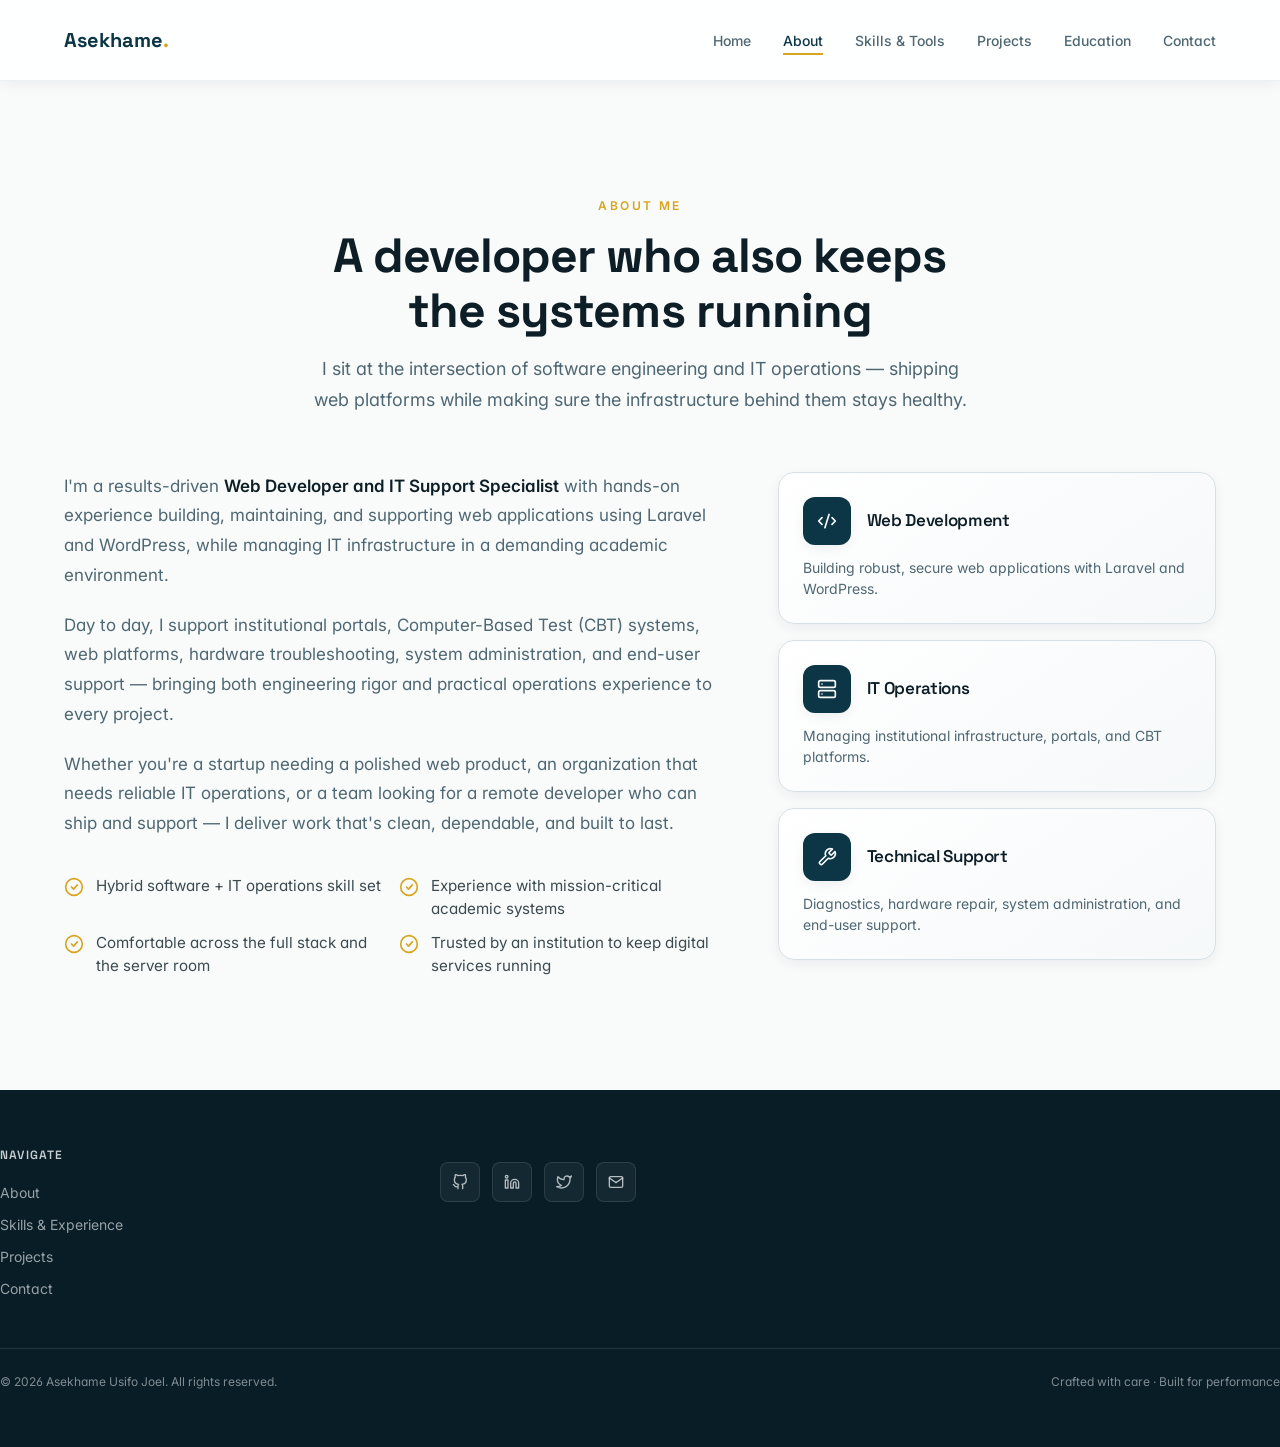
==== commit fb72bfc6: "update" ====
--- a/about.html
+++ b/about.html
@@ -25,7 +25,7 @@
           <li><a href="contact.html" class="">Contact</a></li>
         </ul>
       </nav>
-      <a href="contact.html" class="btn btn--primary btn--sm navbar__cta">Hire Me</a>
+      <!-- <a href="https://wa.me/+2348114556256" class="btn btn--primary btn--sm navbar__cta">Hire Me</a> -->
       <button class="navbar__toggle" data-nav-toggle aria-label="Toggle menu">
         <span data-icon-open><svg xmlns="http://www.w3.org/2000/svg" width="24" height="24" viewBox="0 0 24 24"
             fill="none" stroke="currentColor" stroke-width="2" stroke-linecap="round" stroke-linejoin="round">
@@ -50,7 +50,7 @@
           <li><a href="projects.html" class="">Projects</a></li>
           <li><a href="education.html" class="">Education</a></li>
           <li><a href="contact.html" class="">Contact</a></li>
-          <li><a href="contact.html" class="btn btn--primary">Hire Me</a></li>
+          <!-- <li><a href="https://wa.me/+2348114556256" class="btn btn--primary">Hire Me</a></li> -->
         </ul>
       </div>
     </div>
--- a/css/styles.css
+++ b/css/styles.css
@@ -688,6 +688,13 @@
 @media (min-width: 768px) {
   .hero__location {
     display: block;
+  }
+}
+@media (max-width: 768px) {
+  .btn-mobile-right {
+    margin-left: auto;
+    display: flex;
+    width: fit-content;
   }
 }
 
